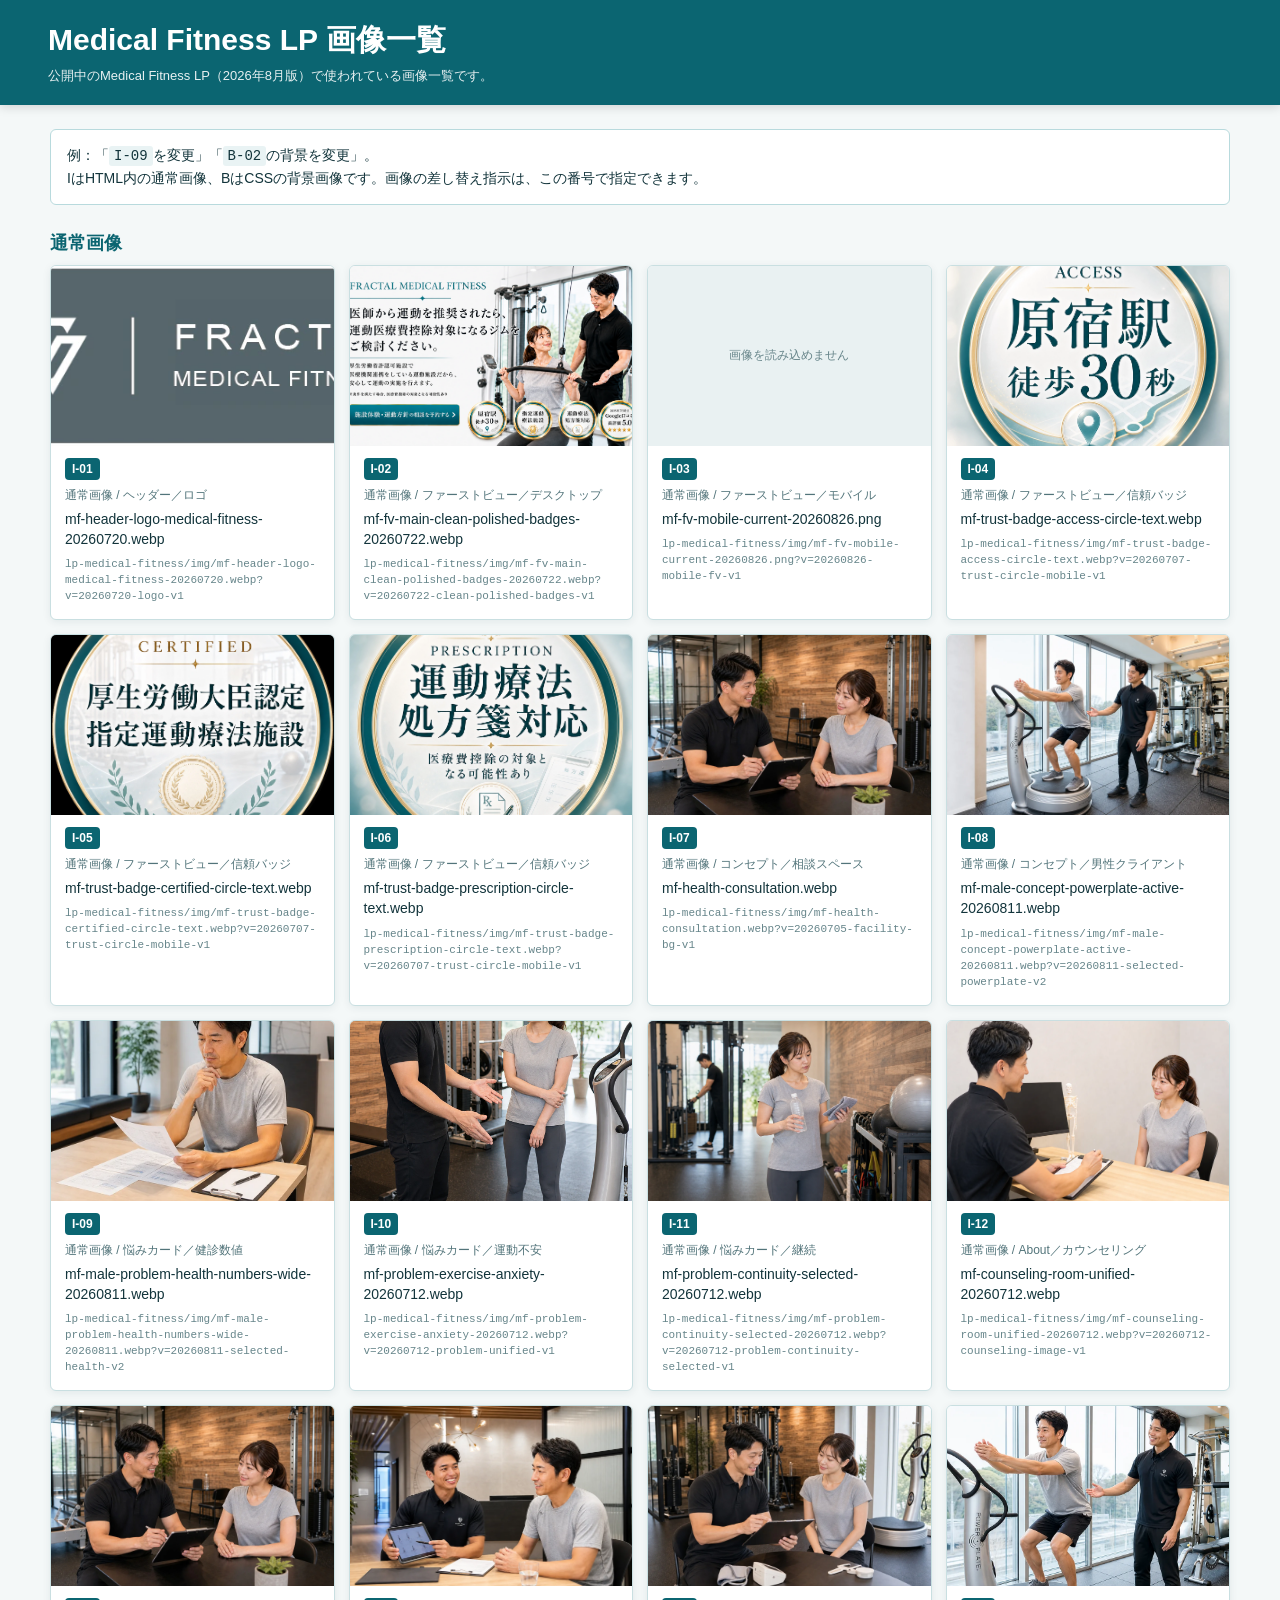
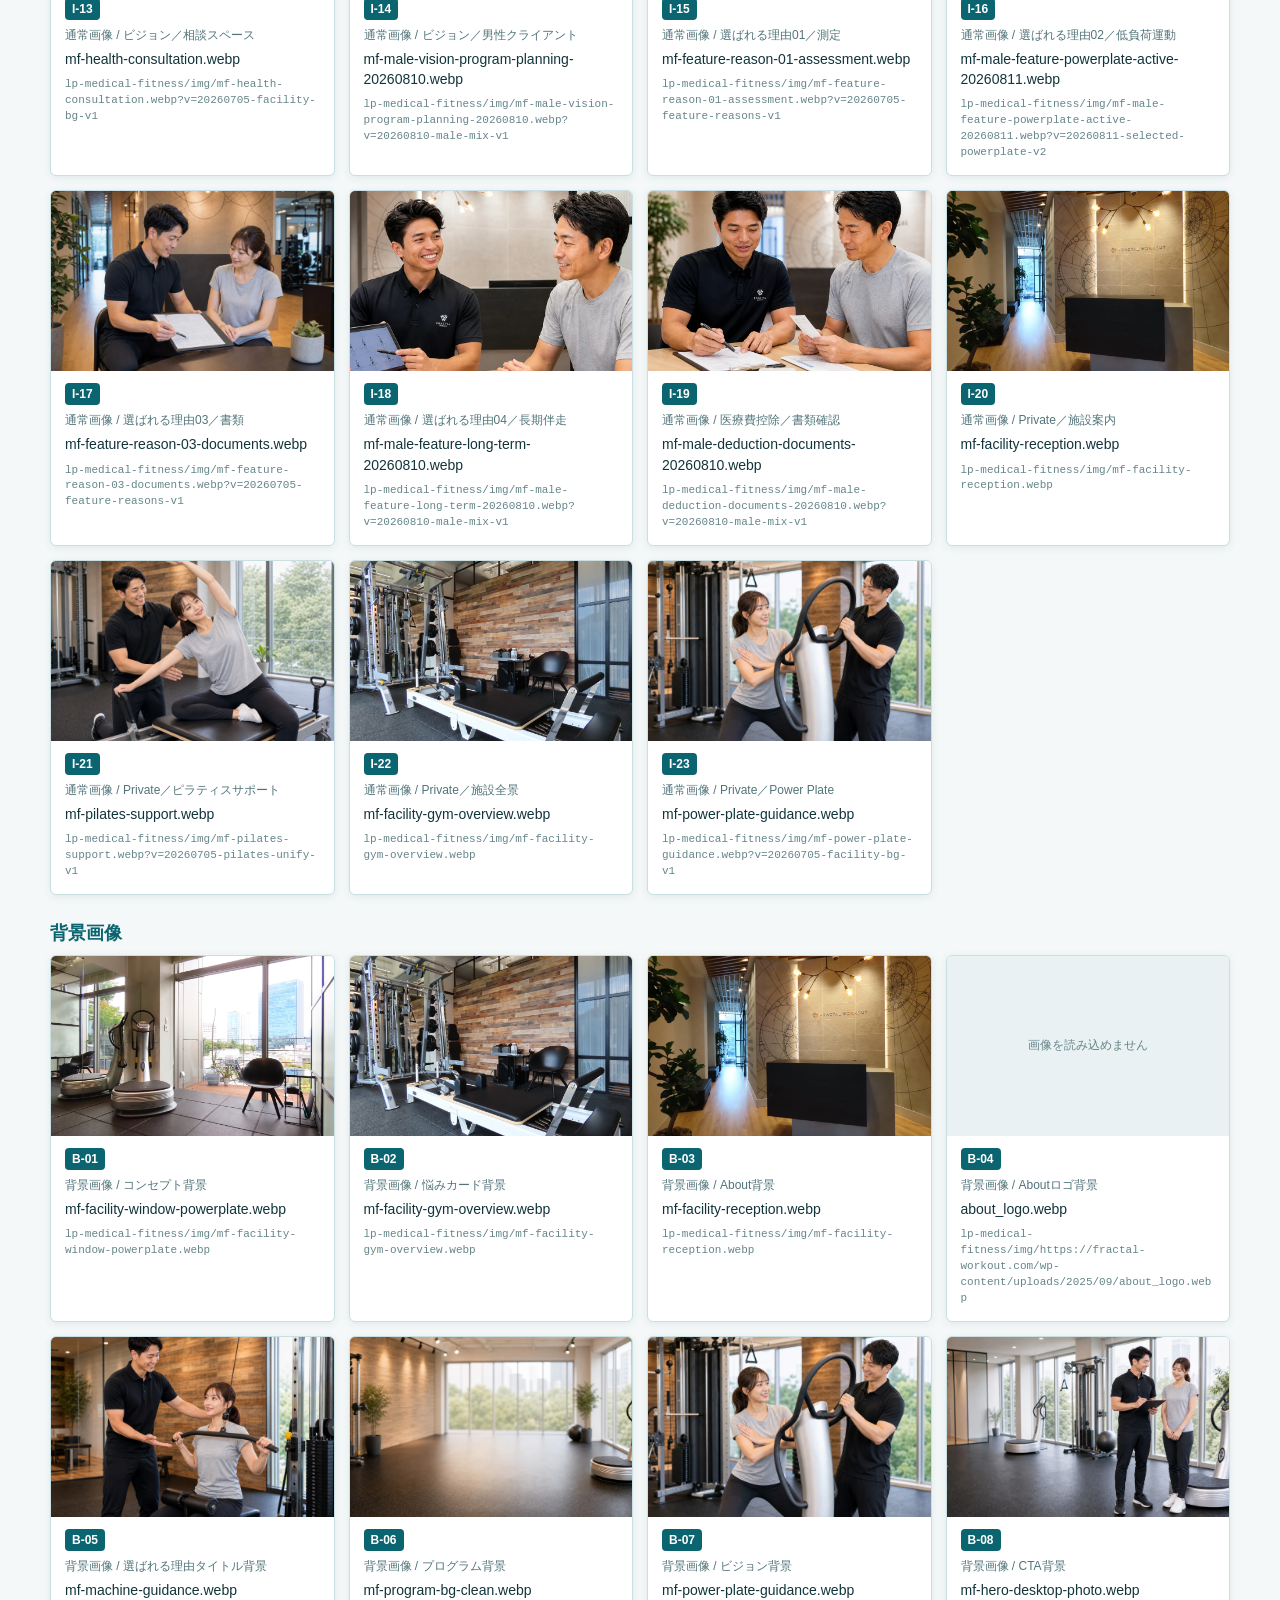
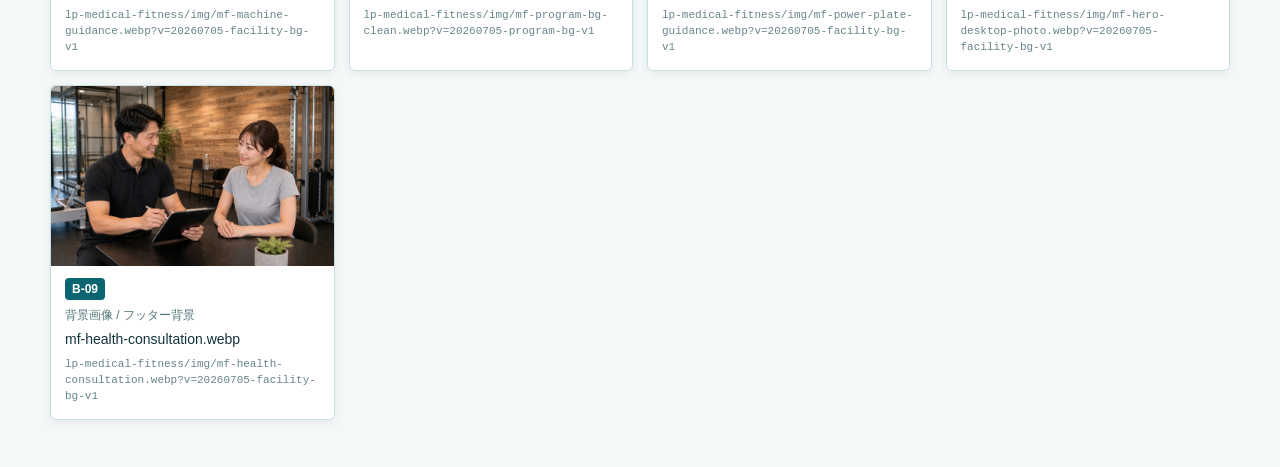
==== image-inventory.html @ 3a7beb16 "Sync LP image inventory with live page" ====
<!doctype html>
<html lang="ja">
  <head>
    <meta charset="UTF-8" />
    <meta name="viewport" content="width=device-width, initial-scale=1" />
    <title>Medical Fitness LP 画像一覧</title>
    <style>
      :root { color-scheme: light; font-family: Arial, "Noto Sans JP", sans-serif; }
      * { box-sizing: border-box; }
      body { margin: 0; background: #f4f8f8; color: #12343b; }
      header { position: sticky; top: 0; z-index: 2; padding: 20px clamp(16px, 4vw, 48px); background: #0b6571; color: #fff; box-shadow: 0 2px 10px rgba(0,0,0,.15); }
      h1 { margin: 0 0 6px; font-size: clamp(20px, 3vw, 30px); }
      header p { margin: 0; font-size: 13px; opacity: .9; }
      main { width: min(1180px, calc(100% - 32px)); margin: 24px auto 48px; }
      .notice { margin-bottom: 20px; padding: 14px 16px; border: 1px solid #b8dadd; border-radius: 6px; background: #fff; font-size: 14px; line-height: 1.6; }
      .notice code { padding: 2px 5px; border-radius: 3px; background: #e9f3f4; }
      .group { margin: 26px 0 10px; font-size: 18px; color: #0b6571; }
      .grid { display: grid; grid-template-columns: repeat(auto-fill, minmax(260px, 1fr)); gap: 14px; }
      .card { overflow: hidden; border: 1px solid #c9dfe1; border-radius: 6px; background: #fff; box-shadow: 0 2px 8px rgba(18,52,59,.08); }
      .thumb { display: block; width: 100%; height: 180px; object-fit: cover; background: #e9f1f2; }
      .thumb--empty { display: grid; place-items: center; color: #67858a; font-size: 12px; }
      .body { padding: 12px 14px 14px; }
      .id { display: inline-block; margin-bottom: 7px; padding: 4px 7px; border-radius: 4px; background: #0b6571; color: #fff; font: 700 12px Arial, sans-serif; }
      .section { margin: 0 0 5px; color: #52747a; font-size: 12px; }
      .name { margin: 0; overflow-wrap: anywhere; font-size: 14px; line-height: 1.45; }
      .path { margin: 8px 0 0; color: #66858a; font: 11px/1.45 ui-monospace, SFMono-Regular, Menlo, monospace; overflow-wrap: anywhere; }
      .status { padding: 28px 0; color: #52747a; }
      @media (max-width: 600px) { main { width: min(100% - 20px, 520px); margin-top: 16px; } .grid { grid-template-columns: 1fr; } .thumb { height: 220px; } }
    </style>
  </head>
  <body>
    <header>
      <h1>Medical Fitness LP 画像一覧</h1>
      <p>公開中のMedical Fitness LP（2026年8月版）で使われている画像一覧です。</p>
    </header>
    <main>
      <div class="notice">
        例：「<code>I-09</code>を変更」「<code>B-02</code>の背景を変更」。<br />
        IはHTML内の通常画像、BはCSSの背景画像です。画像の差し替え指示は、この番号で指定できます。
      </div>
      <p class="status" id="status">画像一覧を読み込んでいます…</p>
      <section id="images-section" hidden>
        <h2 class="group">通常画像</h2>
        <div class="grid" id="images"></div>
      </section>
      <section id="backgrounds-section" hidden>
        <h2 class="group">背景画像</h2>
        <div class="grid" id="backgrounds"></div>
      </section>
    </main>
    <script>
      (function () {
        const root = new URL('.', window.location.href);
        const images = [
          ['mf-header-logo-medical-fitness-20260720.webp?v=20260720-logo-v1', 'ヘッダー／ロゴ'],
          ['mf-fv-main-clean-polished-badges-20260722.webp?v=20260722-clean-polished-badges-v1', 'ファーストビュー／デスクトップ'],
          ['mf-fv-mobile-current-20260826.png?v=20260826-mobile-fv-v1', 'ファーストビュー／モバイル'],
          ['mf-trust-badge-access-circle-text.webp?v=20260707-trust-circle-mobile-v1', 'ファーストビュー／信頼バッジ'],
          ['mf-trust-badge-certified-circle-text.webp?v=20260707-trust-circle-mobile-v1', 'ファーストビュー／信頼バッジ'],
          ['mf-trust-badge-prescription-circle-text.webp?v=20260707-trust-circle-mobile-v1', 'ファーストビュー／信頼バッジ'],
          ['mf-health-consultation.webp?v=20260705-facility-bg-v1', 'コンセプト／相談スペース'],
          ['mf-male-concept-powerplate-active-20260811.webp?v=20260811-selected-powerplate-v2', 'コンセプト／男性クライアント'],
          ['mf-male-problem-health-numbers-wide-20260811.webp?v=20260811-selected-health-v2', '悩みカード／健診数値'],
          ['mf-problem-exercise-anxiety-20260712.webp?v=20260712-problem-unified-v1', '悩みカード／運動不安'],
          ['mf-problem-continuity-selected-20260712.webp?v=20260712-problem-continuity-selected-v1', '悩みカード／継続'],
          ['mf-counseling-room-unified-20260712.webp?v=20260712-counseling-image-v1', 'About／カウンセリング'],
          ['mf-health-consultation.webp?v=20260705-facility-bg-v1', 'ビジョン／相談スペース'],
          ['mf-male-vision-program-planning-20260810.webp?v=20260810-male-mix-v1', 'ビジョン／男性クライアント'],
          ['mf-feature-reason-01-assessment.webp?v=20260705-feature-reasons-v1', '選ばれる理由01／測定'],
          ['mf-male-feature-powerplate-active-20260811.webp?v=20260811-selected-powerplate-v2', '選ばれる理由02／低負荷運動'],
          ['mf-feature-reason-03-documents.webp?v=20260705-feature-reasons-v1', '選ばれる理由03／書類'],
          ['mf-male-feature-long-term-20260810.webp?v=20260810-male-mix-v1', '選ばれる理由04／長期伴走'],
          ['mf-male-deduction-documents-20260810.webp?v=20260810-male-mix-v1', '医療費控除／書類確認'],
          ['mf-facility-reception.webp', 'Private／施設案内'],
          ['mf-pilates-support.webp?v=20260705-pilates-unify-v1', 'Private／ピラティスサポート'],
          ['mf-facility-gym-overview.webp', 'Private／施設全景'],
          ['mf-power-plate-guidance.webp?v=20260705-facility-bg-v1', 'Private／Power Plate'],
        ];
        const backgrounds = [
          ['mf-facility-window-powerplate.webp', 'コンセプト背景'],
          ['mf-facility-gym-overview.webp', '悩みカード背景'],
          ['mf-facility-reception.webp', 'About背景'],
          ['https://fractal-workout.com/wp-content/uploads/2025/09/about_logo.webp', 'Aboutロゴ背景'],
          ['mf-machine-guidance.webp?v=20260705-facility-bg-v1', '選ばれる理由タイトル背景'],
          ['mf-program-bg-clean.webp?v=20260705-program-bg-v1', 'プログラム背景'],
          ['mf-power-plate-guidance.webp?v=20260705-facility-bg-v1', 'ビジョン背景'],
          ['mf-hero-desktop-photo.webp?v=20260705-facility-bg-v1', 'CTA背景'],
          ['mf-health-consultation.webp?v=20260705-facility-bg-v1', 'フッター背景'],
        ];
        const toRelative = (source) => source.startsWith('http')
          ? source
          : new URL(`lp-medical-fitness/img/${source}`, root).href;
        const card = ({ label, source, section, type }) => {
          const article = document.createElement('article');
          article.className = 'card';
          const image = document.createElement('img');
          image.className = 'thumb';
          image.src = toRelative(source);
          image.alt = '';
          image.loading = 'lazy';
          image.onerror = () => { image.remove(); const empty = document.createElement('div'); empty.className = 'thumb thumb--empty'; empty.textContent = '画像を読み込めません'; article.prepend(empty); };
          const body = document.createElement('div');
          body.className = 'body';
          body.innerHTML = `<span class="id">${label}</span><p class="section">${type} / ${section}</p><p class="name">${source.split('/').pop().split('?')[0]}</p><p class="path">lp-medical-fitness/img/${source}</p>`;
          article.append(image, body);
          return article;
        };

        const imageGrid = document.getElementById('images');
        images.forEach(([source, section], index) => {
          imageGrid.appendChild(card({ label: `I-${String(index + 1).padStart(2, '0')}`, source, section, type: '通常画像' }));
        });
        const backgroundGrid = document.getElementById('backgrounds');
        backgrounds.forEach(([source, section], index) => backgroundGrid.appendChild(card({ label: `B-${String(index + 1).padStart(2, '0')}`, source, section, type: '背景画像' })));
        document.getElementById('images-section').hidden = false;
        document.getElementById('backgrounds-section').hidden = false;
        document.getElementById('status').remove();
      })();
    </script>
  </body>
</html>
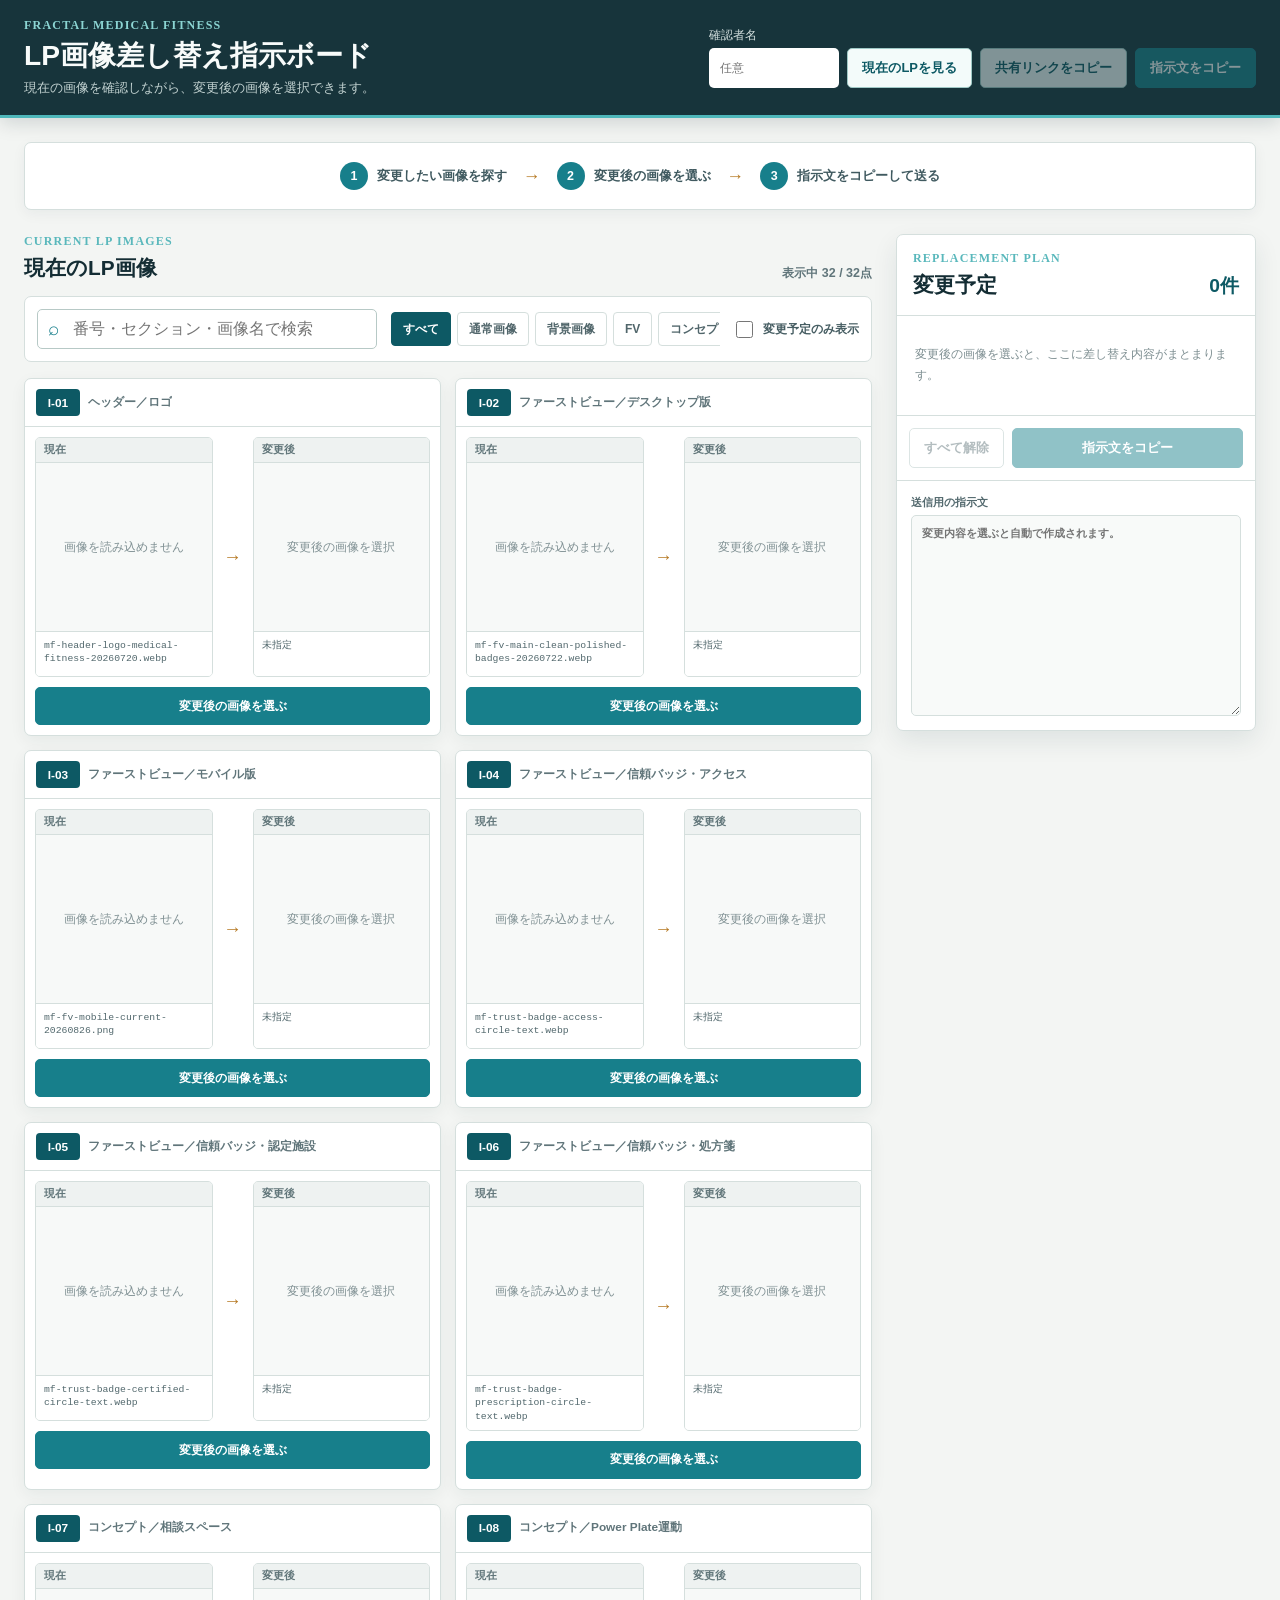
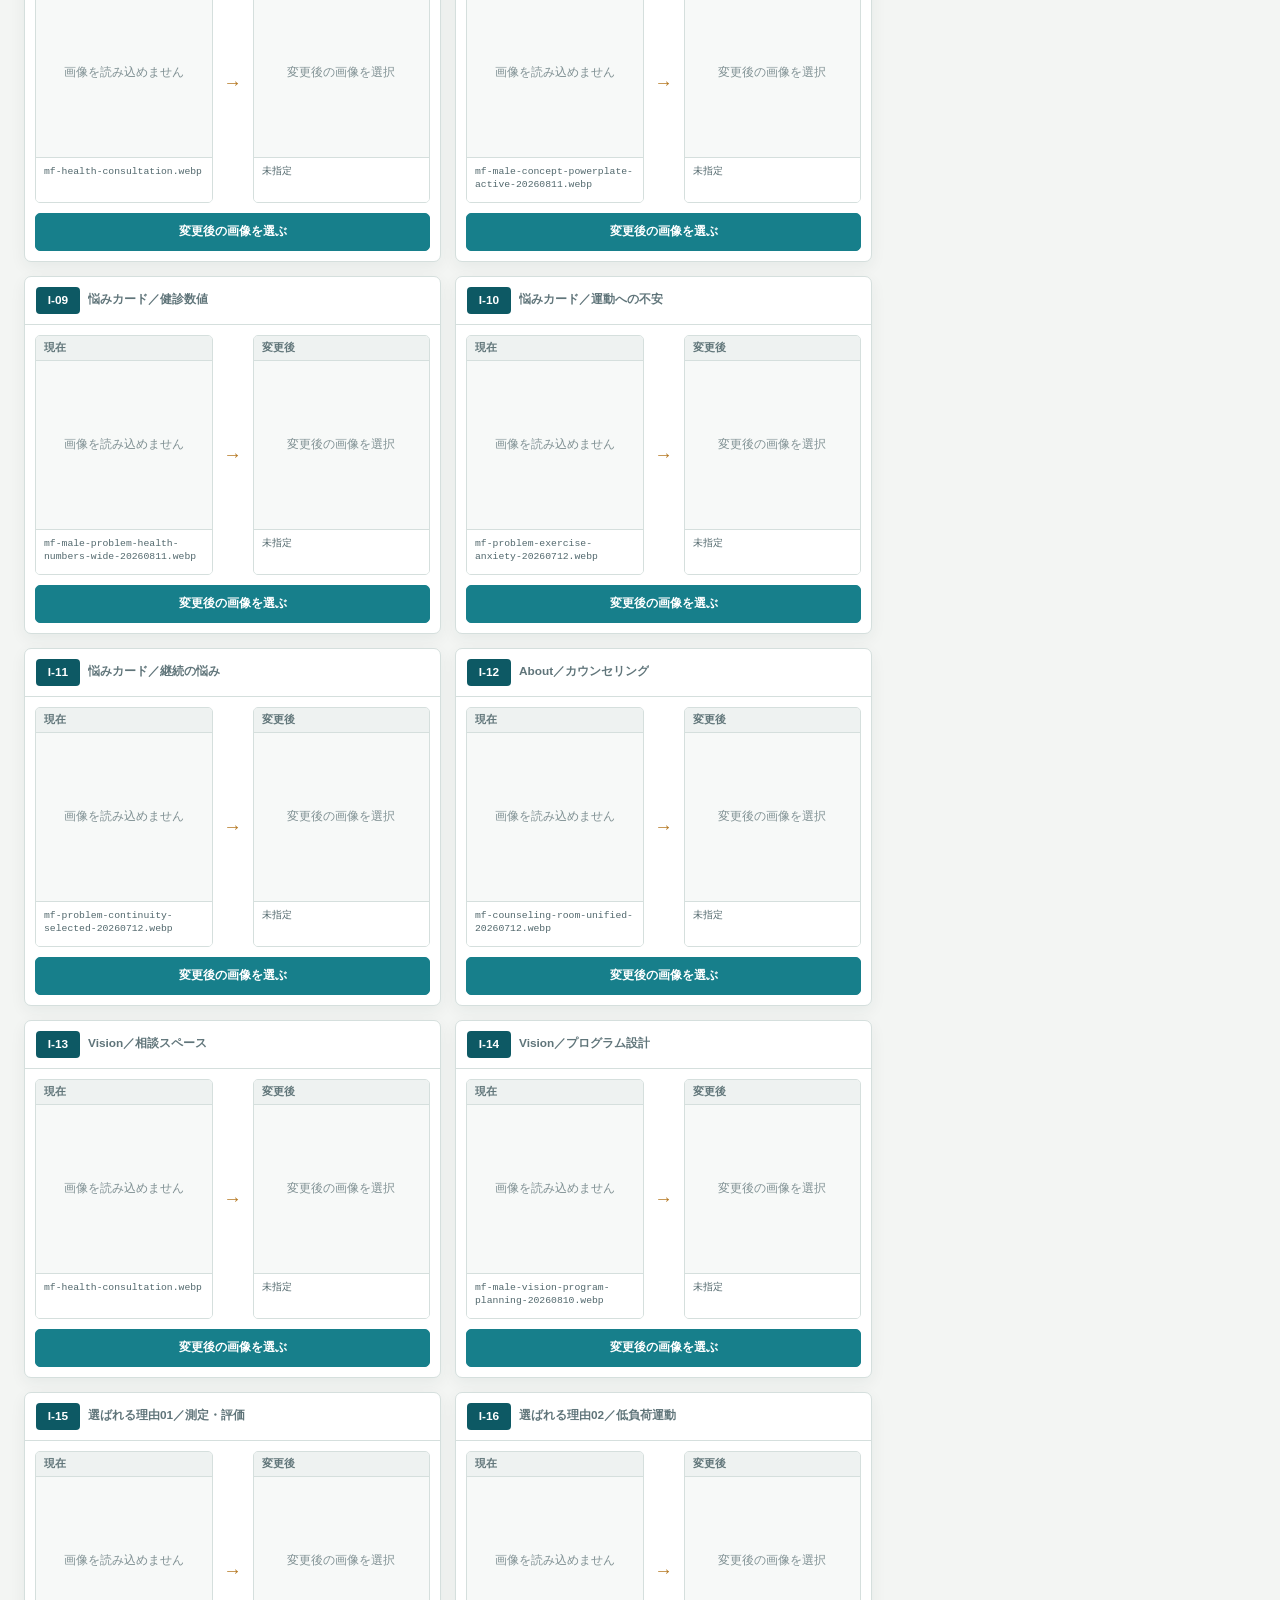
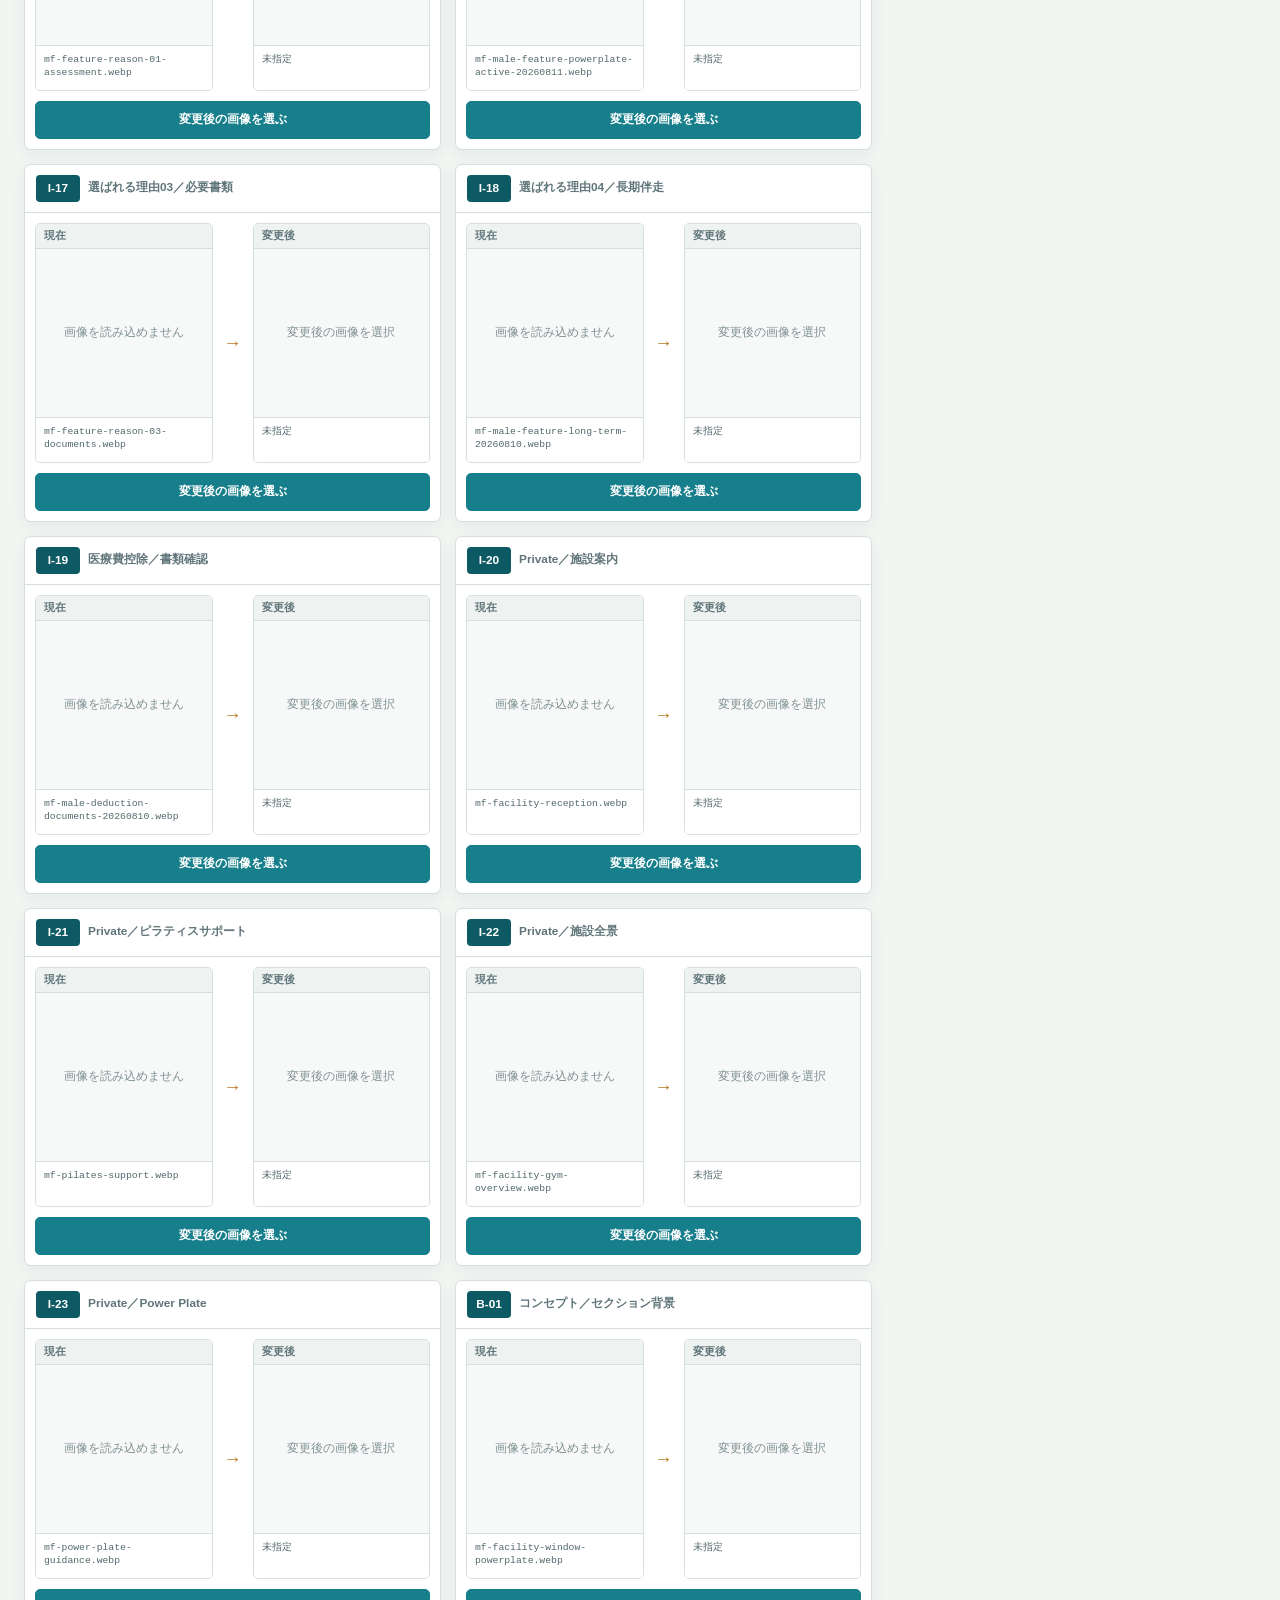
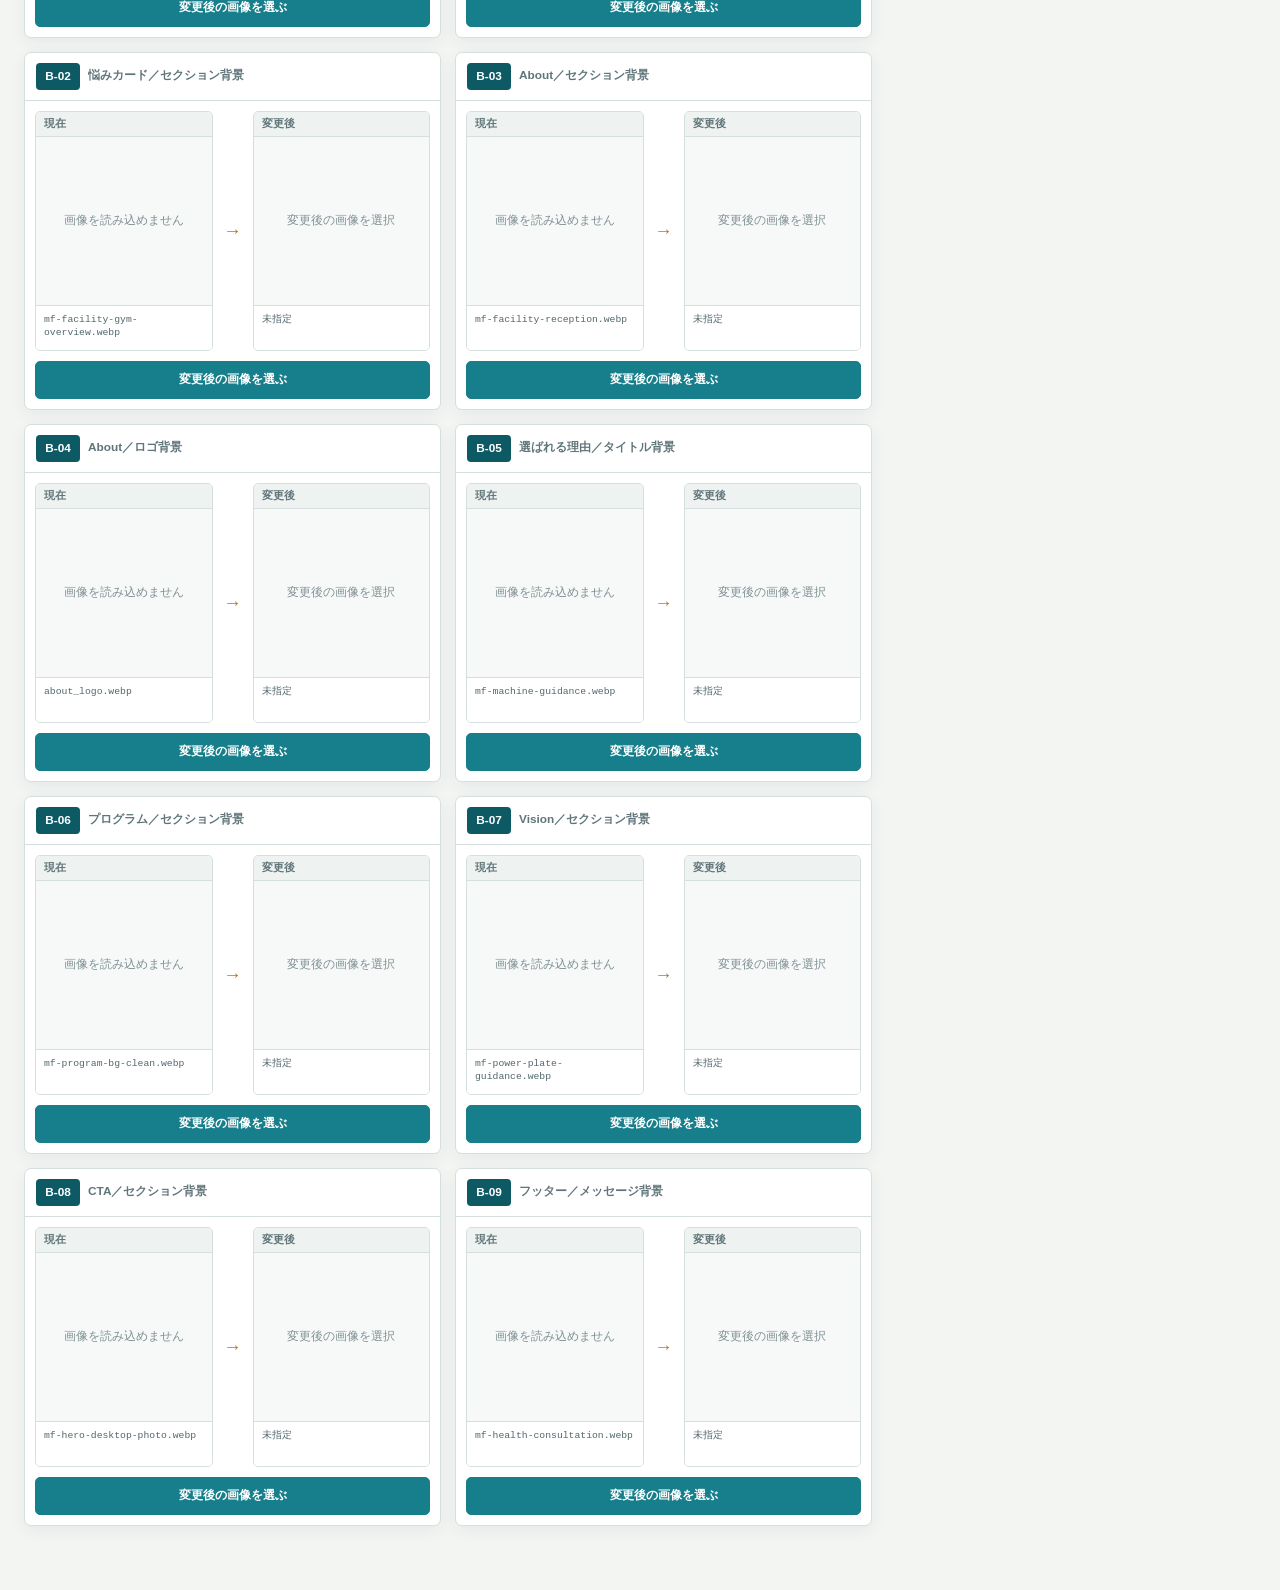
==== commit f0409cd9: "Add batch image replacement planner" ====
--- a/image-inventory.html
+++ b/image-inventory.html
@@ -1,121 +1,144 @@
 <!doctype html>
 <html lang="ja">
   <head>
-    <meta charset="UTF-8" />
-    <meta name="viewport" content="width=device-width, initial-scale=1" />
-    <title>Medical Fitness LP 画像一覧</title>
-    <style>
-      :root { color-scheme: light; font-family: Arial, "Noto Sans JP", sans-serif; }
-      * { box-sizing: border-box; }
-      body { margin: 0; background: #f4f8f8; color: #12343b; }
-      header { position: sticky; top: 0; z-index: 2; padding: 20px clamp(16px, 4vw, 48px); background: #0b6571; color: #fff; box-shadow: 0 2px 10px rgba(0,0,0,.15); }
-      h1 { margin: 0 0 6px; font-size: clamp(20px, 3vw, 30px); }
-      header p { margin: 0; font-size: 13px; opacity: .9; }
-      main { width: min(1180px, calc(100% - 32px)); margin: 24px auto 48px; }
-      .notice { margin-bottom: 20px; padding: 14px 16px; border: 1px solid #b8dadd; border-radius: 6px; background: #fff; font-size: 14px; line-height: 1.6; }
-      .notice code { padding: 2px 5px; border-radius: 3px; background: #e9f3f4; }
-      .group { margin: 26px 0 10px; font-size: 18px; color: #0b6571; }
-      .grid { display: grid; grid-template-columns: repeat(auto-fill, minmax(260px, 1fr)); gap: 14px; }
-      .card { overflow: hidden; border: 1px solid #c9dfe1; border-radius: 6px; background: #fff; box-shadow: 0 2px 8px rgba(18,52,59,.08); }
-      .thumb { display: block; width: 100%; height: 180px; object-fit: cover; background: #e9f1f2; }
-      .thumb--empty { display: grid; place-items: center; color: #67858a; font-size: 12px; }
-      .body { padding: 12px 14px 14px; }
-      .id { display: inline-block; margin-bottom: 7px; padding: 4px 7px; border-radius: 4px; background: #0b6571; color: #fff; font: 700 12px Arial, sans-serif; }
-      .section { margin: 0 0 5px; color: #52747a; font-size: 12px; }
-      .name { margin: 0; overflow-wrap: anywhere; font-size: 14px; line-height: 1.45; }
-      .path { margin: 8px 0 0; color: #66858a; font: 11px/1.45 ui-monospace, SFMono-Regular, Menlo, monospace; overflow-wrap: anywhere; }
-      .status { padding: 28px 0; color: #52747a; }
-      @media (max-width: 600px) { main { width: min(100% - 20px, 520px); margin-top: 16px; } .grid { grid-template-columns: 1fr; } .thumb { height: 220px; } }
-    </style>
+    <meta charset="UTF-8">
+    <meta name="viewport" content="width=device-width, initial-scale=1">
+    <meta name="theme-color" content="#17343b">
+    <meta name="description" content="FRACTAL MEDICAL FITNESS LPの画像差し替え指示を、現在画像と変更後画像の組み合わせで作成できるボードです。">
+    <title>MF LP画像差し替え指示ボード</title>
+    <link rel="stylesheet" href="image-inventory.css">
+    <script src="image-inventory.js" defer></script>
   </head>
   <body>
-    <header>
-      <h1>Medical Fitness LP 画像一覧</h1>
-      <p>公開中のMedical Fitness LP（2026年8月版）で使われている画像一覧です。</p>
+    <header class="app-header">
+      <div class="header-copy">
+        <p class="eyebrow">FRACTAL MEDICAL FITNESS</p>
+        <h1>LP画像差し替え指示ボード</h1>
+        <p class="header-description">現在の画像を確認しながら、変更後の画像を選択できます。</p>
+      </div>
+      <div class="header-actions">
+        <label class="reviewer-field" for="reviewerName">
+          <span>確認者名</span>
+          <input id="reviewerName" type="text" maxlength="30" placeholder="任意">
+        </label>
+        <a class="button button-secondary" href="https://fractal-workout.com/medicalfitness/" target="_blank" rel="noreferrer">現在のLPを見る</a>
+        <button id="copyShareLink" class="button button-secondary" type="button" disabled>共有リンクをコピー</button>
+        <button id="copyInstructions" class="button button-primary" type="button" disabled>指示文をコピー</button>
+      </div>
     </header>
-    <main>
-      <div class="notice">
-        例：「<code>I-09</code>を変更」「<code>B-02</code>の背景を変更」。<br />
-        IはHTML内の通常画像、BはCSSの背景画像です。画像の差し替え指示は、この番号で指定できます。
+
+    <main class="page-shell">
+      <section class="workflow" aria-label="操作手順">
+        <div class="workflow-step">
+          <span class="step-number">1</span>
+          <span>変更したい画像を探す</span>
+        </div>
+        <span class="workflow-arrow" aria-hidden="true">→</span>
+        <div class="workflow-step">
+          <span class="step-number">2</span>
+          <span>変更後の画像を選ぶ</span>
+        </div>
+        <span class="workflow-arrow" aria-hidden="true">→</span>
+        <div class="workflow-step">
+          <span class="step-number">3</span>
+          <span>指示文をコピーして送る</span>
+        </div>
+      </section>
+
+      <div class="workspace">
+        <section class="catalog" aria-labelledby="catalogTitle">
+          <div class="catalog-heading">
+            <div>
+              <p class="section-kicker">CURRENT LP IMAGES</p>
+              <h2 id="catalogTitle">現在のLP画像</h2>
+            </div>
+            <p id="visibleCount" class="visible-count"></p>
+          </div>
+
+          <div class="catalog-controls">
+            <label class="search-field" for="searchInput">
+              <span class="search-symbol" aria-hidden="true">⌕</span>
+              <span class="sr-only">画像を検索</span>
+              <input id="searchInput" type="search" placeholder="番号・セクション・画像名で検索">
+            </label>
+            <div id="currentFilters" class="filter-tabs" role="tablist" aria-label="現在画像の絞り込み"></div>
+            <label class="changed-toggle">
+              <input id="changedOnly" type="checkbox">
+              <span>変更予定のみ表示</span>
+            </label>
+          </div>
+
+          <div id="currentGrid" class="current-grid" aria-live="polite"></div>
+          <p id="noCurrentResults" class="empty-state" hidden>条件に一致する画像がありません。</p>
+        </section>
+
+        <aside class="plan-panel" aria-labelledby="planTitle">
+          <div class="plan-heading">
+            <div>
+              <p class="section-kicker">REPLACEMENT PLAN</p>
+              <h2 id="planTitle">変更予定</h2>
+            </div>
+            <strong id="changeCount" class="change-count">0件</strong>
+          </div>
+          <div id="planList" class="plan-list">
+            <p class="empty-plan">変更後の画像を選ぶと、ここに差し替え内容がまとまります。</p>
+          </div>
+          <div class="plan-actions">
+            <button id="clearPlan" class="button button-quiet" type="button" disabled>すべて解除</button>
+            <button id="copyInstructionsAside" class="button button-primary button-wide" type="button" disabled>指示文をコピー</button>
+          </div>
+          <label class="instruction-preview" for="instructionText">
+            <span>送信用の指示文</span>
+            <textarea id="instructionText" rows="10" readonly placeholder="変更内容を選ぶと自動で作成されます。"></textarea>
+          </label>
+        </aside>
       </div>
-      <p class="status" id="status">画像一覧を読み込んでいます…</p>
-      <section id="images-section" hidden>
-        <h2 class="group">通常画像</h2>
-        <div class="grid" id="images"></div>
-      </section>
-      <section id="backgrounds-section" hidden>
-        <h2 class="group">背景画像</h2>
-        <div class="grid" id="backgrounds"></div>
-      </section>
     </main>
-    <script>
-      (function () {
-        const root = new URL('.', window.location.href);
-        const images = [
-          ['mf-header-logo-medical-fitness-20260720.webp?v=20260720-logo-v1', 'ヘッダー／ロゴ'],
-          ['mf-fv-main-clean-polished-badges-20260722.webp?v=20260722-clean-polished-badges-v1', 'ファーストビュー／デスクトップ'],
-          ['mf-fv-mobile-current-20260826.png?v=20260826-mobile-fv-v1', 'ファーストビュー／モバイル'],
-          ['mf-trust-badge-access-circle-text.webp?v=20260707-trust-circle-mobile-v1', 'ファーストビュー／信頼バッジ'],
-          ['mf-trust-badge-certified-circle-text.webp?v=20260707-trust-circle-mobile-v1', 'ファーストビュー／信頼バッジ'],
-          ['mf-trust-badge-prescription-circle-text.webp?v=20260707-trust-circle-mobile-v1', 'ファーストビュー／信頼バッジ'],
-          ['mf-health-consultation.webp?v=20260705-facility-bg-v1', 'コンセプト／相談スペース'],
-          ['mf-male-concept-powerplate-active-20260811.webp?v=20260811-selected-powerplate-v2', 'コンセプト／男性クライアント'],
-          ['mf-male-problem-health-numbers-wide-20260811.webp?v=20260811-selected-health-v2', '悩みカード／健診数値'],
-          ['mf-problem-exercise-anxiety-20260712.webp?v=20260712-problem-unified-v1', '悩みカード／運動不安'],
-          ['mf-problem-continuity-selected-20260712.webp?v=20260712-problem-continuity-selected-v1', '悩みカード／継続'],
-          ['mf-counseling-room-unified-20260712.webp?v=20260712-counseling-image-v1', 'About／カウンセリング'],
-          ['mf-health-consultation.webp?v=20260705-facility-bg-v1', 'ビジョン／相談スペース'],
-          ['mf-male-vision-program-planning-20260810.webp?v=20260810-male-mix-v1', 'ビジョン／男性クライアント'],
-          ['mf-feature-reason-01-assessment.webp?v=20260705-feature-reasons-v1', '選ばれる理由01／測定'],
-          ['mf-male-feature-powerplate-active-20260811.webp?v=20260811-selected-powerplate-v2', '選ばれる理由02／低負荷運動'],
-          ['mf-feature-reason-03-documents.webp?v=20260705-feature-reasons-v1', '選ばれる理由03／書類'],
-          ['mf-male-feature-long-term-20260810.webp?v=20260810-male-mix-v1', '選ばれる理由04／長期伴走'],
-          ['mf-male-deduction-documents-20260810.webp?v=20260810-male-mix-v1', '医療費控除／書類確認'],
-          ['mf-facility-reception.webp', 'Private／施設案内'],
-          ['mf-pilates-support.webp?v=20260705-pilates-unify-v1', 'Private／ピラティスサポート'],
-          ['mf-facility-gym-overview.webp', 'Private／施設全景'],
-          ['mf-power-plate-guidance.webp?v=20260705-facility-bg-v1', 'Private／Power Plate'],
-        ];
-        const backgrounds = [
-          ['mf-facility-window-powerplate.webp', 'コンセプト背景'],
-          ['mf-facility-gym-overview.webp', '悩みカード背景'],
-          ['mf-facility-reception.webp', 'About背景'],
-          ['https://fractal-workout.com/wp-content/uploads/2025/09/about_logo.webp', 'Aboutロゴ背景'],
-          ['mf-machine-guidance.webp?v=20260705-facility-bg-v1', '選ばれる理由タイトル背景'],
-          ['mf-program-bg-clean.webp?v=20260705-program-bg-v1', 'プログラム背景'],
-          ['mf-power-plate-guidance.webp?v=20260705-facility-bg-v1', 'ビジョン背景'],
-          ['mf-hero-desktop-photo.webp?v=20260705-facility-bg-v1', 'CTA背景'],
-          ['mf-health-consultation.webp?v=20260705-facility-bg-v1', 'フッター背景'],
-        ];
-        const toRelative = (source) => source.startsWith('http')
-          ? source
-          : new URL(`lp-medical-fitness/img/${source}`, root).href;
-        const card = ({ label, source, section, type }) => {
-          const article = document.createElement('article');
-          article.className = 'card';
-          const image = document.createElement('img');
-          image.className = 'thumb';
-          image.src = toRelative(source);
-          image.alt = '';
-          image.loading = 'lazy';
-          image.onerror = () => { image.remove(); const empty = document.createElement('div'); empty.className = 'thumb thumb--empty'; empty.textContent = '画像を読み込めません'; article.prepend(empty); };
-          const body = document.createElement('div');
-          body.className = 'body';
-          body.innerHTML = `<span class="id">${label}</span><p class="section">${type} / ${section}</p><p class="name">${source.split('/').pop().split('?')[0]}</p><p class="path">lp-medical-fitness/img/${source}</p>`;
-          article.append(image, body);
-          return article;
-        };
 
-        const imageGrid = document.getElementById('images');
-        images.forEach(([source, section], index) => {
-          imageGrid.appendChild(card({ label: `I-${String(index + 1).padStart(2, '0')}`, source, section, type: '通常画像' }));
-        });
-        const backgroundGrid = document.getElementById('backgrounds');
-        backgrounds.forEach(([source, section], index) => backgroundGrid.appendChild(card({ label: `B-${String(index + 1).padStart(2, '0')}`, source, section, type: '背景画像' })));
-        document.getElementById('images-section').hidden = false;
-        document.getElementById('backgrounds-section').hidden = false;
-        document.getElementById('status').remove();
-      })();
-    </script>
+    <dialog id="pickerDialog" class="picker-dialog" aria-labelledby="pickerTitle">
+      <div class="picker-shell">
+        <header class="picker-header">
+          <div>
+            <p class="section-kicker">SELECT REPLACEMENT</p>
+            <h2 id="pickerTitle">変更後の画像を選択</h2>
+            <p id="pickerTarget" class="picker-target"></p>
+          </div>
+          <button id="closePicker" class="icon-button" type="button" aria-label="閉じる" title="閉じる">×</button>
+        </header>
+
+        <div class="picker-toolbar">
+          <label class="search-field picker-search" for="candidateSearch">
+            <span class="search-symbol" aria-hidden="true">⌕</span>
+            <span class="sr-only">変更後の画像を検索</span>
+            <input id="candidateSearch" type="search" placeholder="候補画像を検索">
+          </label>
+          <div id="candidateFilters" class="filter-tabs" role="tablist" aria-label="候補画像の絞り込み"></div>
+          <a class="all-assets-link" href="mf-image-selection-board-20260829/" target="_blank">全98点の候補一覧を見る →</a>
+        </div>
+
+        <div id="candidateGrid" class="candidate-grid"></div>
+        <p id="noCandidateResults" class="empty-state" hidden>条件に一致する候補がありません。</p>
+
+        <section class="custom-path-section" aria-labelledby="customPathTitle">
+          <div>
+            <h3 id="customPathTitle">別の画像を指定</h3>
+            <p>候補一覧にない画像は、ファイルパスまたはURLで指定できます。</p>
+          </div>
+          <div class="custom-path-fields">
+            <label for="customLabel">
+              <span>画像名</span>
+              <input id="customLabel" type="text" placeholder="例：Power Plate スクワット案03">
+            </label>
+            <label for="customPath">
+              <span>ファイルパスまたはURL</span>
+              <input id="customPath" type="text" placeholder="/Users/.../image.png または https://...">
+            </label>
+            <button id="applyCustomPath" class="button button-primary" type="button">この画像を指定</button>
+          </div>
+        </section>
+      </div>
+    </dialog>
+
+    <div id="toast" class="toast" role="status" aria-live="polite" hidden></div>
   </body>
 </html>
--- a/image-inventory.css
+++ b/image-inventory.css
@@ -0,0 +1,1085 @@
+:root {
+  --ink: #142d34;
+  --muted: #60757a;
+  --paper: #f3f5f3;
+  --surface: #ffffff;
+  --surface-soft: #edf3f2;
+  --line: #d5dfdd;
+  --line-strong: #b7c9c6;
+  --teal: #177f8b;
+  --teal-dark: #0d5964;
+  --teal-soft: #dff0ee;
+  --gold: #b77b26;
+  --gold-soft: #fbf1df;
+  --danger: #a94848;
+  --shadow: 0 10px 26px rgba(14, 44, 51, 0.09);
+}
+
+* {
+  box-sizing: border-box;
+}
+
+html {
+  min-width: 320px;
+  color: var(--ink);
+  background: var(--paper);
+  font-family: -apple-system, BlinkMacSystemFont, "Hiragino Kaku Gothic ProN", "Yu Gothic", Meiryo, sans-serif;
+  font-size: 16px;
+}
+
+body {
+  margin: 0;
+  background: var(--paper);
+}
+
+button,
+input,
+textarea {
+  font: inherit;
+}
+
+button,
+a {
+  -webkit-tap-highlight-color: transparent;
+}
+
+button {
+  cursor: pointer;
+}
+
+img {
+  display: block;
+  max-width: 100%;
+}
+
+.sr-only {
+  position: absolute;
+  width: 1px;
+  height: 1px;
+  padding: 0;
+  margin: -1px;
+  overflow: hidden;
+  clip: rect(0, 0, 0, 0);
+  white-space: nowrap;
+  border: 0;
+}
+
+.app-header {
+  position: sticky;
+  top: 0;
+  z-index: 30;
+  display: flex;
+  align-items: center;
+  justify-content: space-between;
+  gap: 24px;
+  min-height: 104px;
+  padding: 18px max(24px, calc((100vw - 1560px) / 2));
+  color: #f8fbfa;
+  background: #17343b;
+  border-bottom: 3px solid #4eb7ba;
+  box-shadow: 0 5px 18px rgba(9, 31, 37, 0.15);
+}
+
+.header-copy {
+  min-width: 0;
+}
+
+.eyebrow,
+.section-kicker {
+  margin: 0 0 5px;
+  color: #5ab8bc;
+  font-family: Georgia, "Times New Roman", serif;
+  font-size: 0.75rem;
+  font-weight: 700;
+  letter-spacing: 0.1em;
+}
+
+.app-header .eyebrow {
+  color: #8cd5d3;
+}
+
+h1,
+h2,
+h3,
+p {
+  overflow-wrap: anywhere;
+}
+
+h1 {
+  margin: 0;
+  font-size: clamp(1.25rem, 2.2vw, 1.85rem);
+  line-height: 1.25;
+  letter-spacing: 0;
+}
+
+.header-description {
+  margin: 6px 0 0;
+  color: #c2d2d1;
+  font-size: 0.82rem;
+}
+
+.header-actions {
+  display: flex;
+  align-items: flex-end;
+  justify-content: flex-end;
+  gap: 8px;
+  flex-wrap: wrap;
+}
+
+.reviewer-field,
+.custom-path-fields label,
+.instruction-preview {
+  display: grid;
+  gap: 5px;
+}
+
+.reviewer-field {
+  color: #d3dfde;
+  font-size: 0.72rem;
+}
+
+.reviewer-field input {
+  width: 130px;
+  height: 40px;
+  padding: 0 10px;
+  color: var(--ink);
+  background: #ffffff;
+  border: 1px solid transparent;
+  border-radius: 5px;
+  outline: none;
+}
+
+.button {
+  display: inline-flex;
+  align-items: center;
+  justify-content: center;
+  min-height: 40px;
+  padding: 0 14px;
+  color: var(--ink);
+  background: var(--surface);
+  border: 1px solid var(--line-strong);
+  border-radius: 5px;
+  font-size: 0.81rem;
+  font-weight: 700;
+  line-height: 1.25;
+  text-decoration: none;
+  letter-spacing: 0;
+  transition: background-color 150ms ease, border-color 150ms ease, color 150ms ease;
+}
+
+.button:hover:not(:disabled) {
+  border-color: var(--teal);
+}
+
+.button:disabled {
+  cursor: not-allowed;
+  opacity: 0.48;
+}
+
+.button-primary {
+  color: #ffffff;
+  background: var(--teal);
+  border-color: var(--teal);
+}
+
+.button-primary:hover:not(:disabled) {
+  background: var(--teal-dark);
+  border-color: var(--teal-dark);
+}
+
+.button-secondary {
+  color: var(--teal-dark);
+  background: #f3fbfa;
+  border-color: #9fc9c6;
+}
+
+.button-quiet {
+  color: var(--muted);
+  background: transparent;
+}
+
+.button-wide {
+  flex: 1 1 auto;
+}
+
+.button:focus-visible,
+.icon-button:focus-visible,
+.filter-tab:focus-visible,
+.select-replacement:focus-visible,
+.candidate-card:focus-visible,
+input:focus-visible,
+textarea:focus-visible,
+.summary-link:focus-visible {
+  outline: 3px solid rgba(58, 166, 172, 0.35);
+  outline-offset: 2px;
+}
+
+.page-shell {
+  width: min(1560px, calc(100% - 48px));
+  margin: 0 auto;
+  padding: 24px 0 64px;
+}
+
+.workflow {
+  display: flex;
+  align-items: center;
+  justify-content: center;
+  gap: 16px;
+  min-height: 68px;
+  margin-bottom: 24px;
+  padding: 12px 18px;
+  background: var(--surface);
+  border: 1px solid var(--line);
+  border-radius: 7px;
+  box-shadow: 0 4px 14px rgba(14, 44, 51, 0.05);
+}
+
+.workflow-step {
+  display: flex;
+  align-items: center;
+  gap: 9px;
+  color: #405a60;
+  font-size: 0.82rem;
+  font-weight: 700;
+}
+
+.step-number {
+  display: grid;
+  place-items: center;
+  width: 28px;
+  height: 28px;
+  flex: 0 0 28px;
+  color: #ffffff;
+  background: var(--teal);
+  border-radius: 50%;
+  font-size: 0.78rem;
+}
+
+.workflow-arrow {
+  color: var(--gold);
+  font-size: 1.1rem;
+}
+
+.workspace {
+  display: grid;
+  grid-template-columns: minmax(0, 1fr) minmax(300px, 360px);
+  align-items: start;
+  gap: 24px;
+}
+
+.catalog,
+.plan-panel {
+  min-width: 0;
+}
+
+.catalog-heading,
+.plan-heading {
+  display: flex;
+  align-items: flex-end;
+  justify-content: space-between;
+  gap: 18px;
+  margin-bottom: 14px;
+}
+
+.catalog-heading h2,
+.plan-heading h2,
+.picker-header h2 {
+  margin: 0;
+  font-size: 1.3rem;
+  letter-spacing: 0;
+}
+
+.visible-count {
+  margin: 0;
+  color: var(--muted);
+  font-size: 0.78rem;
+  font-weight: 700;
+}
+
+.catalog-controls {
+  display: grid;
+  grid-template-columns: minmax(220px, 340px) minmax(0, 1fr) auto;
+  align-items: center;
+  gap: 12px;
+  margin-bottom: 16px;
+  padding: 12px;
+  background: var(--surface);
+  border: 1px solid var(--line);
+  border-radius: 7px;
+}
+
+.search-field {
+  position: relative;
+  display: block;
+  min-width: 0;
+}
+
+.search-symbol {
+  position: absolute;
+  left: 11px;
+  top: 50%;
+  color: var(--teal);
+  font-size: 1.2rem;
+  line-height: 1;
+  transform: translateY(-50%);
+  pointer-events: none;
+}
+
+.search-field input,
+.custom-path-fields input {
+  width: 100%;
+  height: 40px;
+  padding: 0 11px;
+  color: var(--ink);
+  background: #ffffff;
+  border: 1px solid var(--line-strong);
+  border-radius: 5px;
+  outline: none;
+}
+
+.search-field input {
+  padding-left: 35px;
+}
+
+.filter-tabs {
+  display: flex;
+  gap: 6px;
+  min-width: 0;
+  overflow-x: auto;
+  padding: 2px;
+  scrollbar-width: thin;
+}
+
+.filter-tab {
+  min-height: 34px;
+  padding: 0 11px;
+  flex: 0 0 auto;
+  color: #51666b;
+  background: #ffffff;
+  border: 1px solid var(--line);
+  border-radius: 4px;
+  font-size: 0.75rem;
+  font-weight: 700;
+}
+
+.filter-tab.is-active {
+  color: #ffffff;
+  background: var(--teal-dark);
+  border-color: var(--teal-dark);
+}
+
+.changed-toggle {
+  display: flex;
+  align-items: center;
+  gap: 7px;
+  color: #475e63;
+  font-size: 0.75rem;
+  font-weight: 700;
+  white-space: nowrap;
+}
+
+.changed-toggle input {
+  width: 17px;
+  height: 17px;
+  accent-color: var(--teal);
+}
+
+.current-grid {
+  display: grid;
+  grid-template-columns: repeat(2, minmax(0, 1fr));
+  gap: 14px;
+}
+
+.image-card {
+  overflow: hidden;
+  min-width: 0;
+  background: var(--surface);
+  border: 1px solid var(--line);
+  border-radius: 7px;
+  box-shadow: 0 5px 16px rgba(14, 44, 51, 0.06);
+}
+
+.image-card.is-changed {
+  border-color: #79bab9;
+  box-shadow: 0 0 0 2px rgba(34, 144, 151, 0.12), var(--shadow);
+}
+
+.card-heading {
+  display: flex;
+  align-items: center;
+  justify-content: space-between;
+  gap: 12px;
+  min-height: 48px;
+  padding: 9px 11px;
+  border-bottom: 1px solid var(--line);
+}
+
+.card-id-block {
+  display: flex;
+  align-items: center;
+  gap: 8px;
+  min-width: 0;
+}
+
+.image-id {
+  display: inline-flex;
+  align-items: center;
+  justify-content: center;
+  min-width: 44px;
+  height: 27px;
+  padding: 0 7px;
+  color: #ffffff;
+  background: var(--teal-dark);
+  border-radius: 4px;
+  font-size: 0.74rem;
+  font-weight: 800;
+  font-variant-numeric: tabular-nums;
+}
+
+.card-section {
+  min-width: 0;
+  overflow: hidden;
+  color: var(--muted);
+  font-size: 0.74rem;
+  font-weight: 700;
+  text-overflow: ellipsis;
+  white-space: nowrap;
+}
+
+.changed-mark {
+  display: inline-flex;
+  align-items: center;
+  min-height: 25px;
+  padding: 0 7px;
+  color: #6c4919;
+  background: var(--gold-soft);
+  border: 1px solid #e7c891;
+  border-radius: 4px;
+  font-size: 0.68rem;
+  font-weight: 800;
+  white-space: nowrap;
+}
+
+.comparison {
+  display: grid;
+  grid-template-columns: minmax(0, 1fr) 28px minmax(0, 1fr);
+  align-items: stretch;
+  gap: 6px;
+  padding: 10px;
+}
+
+.image-side {
+  position: relative;
+  display: grid;
+  grid-template-rows: 25px 168px auto;
+  min-width: 0;
+  overflow: hidden;
+  background: #f4f6f5;
+  border: 1px solid var(--line);
+  border-radius: 5px;
+}
+
+.side-label {
+  display: flex;
+  align-items: center;
+  padding: 0 8px;
+  color: #61767a;
+  background: #eef2f1;
+  border-bottom: 1px solid var(--line);
+  font-size: 0.67rem;
+  font-weight: 800;
+}
+
+.image-side img,
+.replacement-empty {
+  width: 100%;
+  height: 168px;
+}
+
+.image-side img {
+  object-fit: contain;
+  background: #e8edeb;
+}
+
+.replacement-empty {
+  display: grid;
+  place-items: center;
+  padding: 14px;
+  color: #809194;
+  background: #f7f9f8;
+  text-align: center;
+  font-size: 0.72rem;
+  line-height: 1.6;
+}
+
+.file-caption {
+  min-height: 45px;
+  margin: 0;
+  padding: 7px 8px;
+  color: #52686d;
+  background: #ffffff;
+  border-top: 1px solid var(--line);
+  font-family: ui-monospace, SFMono-Regular, Menlo, Monaco, Consolas, monospace;
+  font-size: 0.61rem;
+  line-height: 1.35;
+  overflow-wrap: anywhere;
+}
+
+.comparison-arrow {
+  display: grid;
+  place-items: center;
+  color: var(--gold);
+  font-size: 1.15rem;
+  font-weight: 800;
+}
+
+.card-actions {
+  display: flex;
+  gap: 7px;
+  padding: 0 10px 10px;
+}
+
+.select-replacement {
+  min-height: 38px;
+  flex: 1 1 auto;
+  padding: 0 12px;
+  color: #ffffff;
+  background: var(--teal);
+  border: 1px solid var(--teal);
+  border-radius: 5px;
+  font-size: 0.76rem;
+  font-weight: 800;
+}
+
+.select-replacement:hover {
+  background: var(--teal-dark);
+}
+
+.remove-replacement {
+  width: 38px;
+  min-height: 38px;
+  flex: 0 0 38px;
+  color: var(--danger);
+  background: #fffafa;
+  border: 1px solid #e2caca;
+  border-radius: 5px;
+  font-size: 1.05rem;
+}
+
+.plan-panel {
+  position: sticky;
+  top: 128px;
+  overflow: hidden;
+  background: var(--surface);
+  border: 1px solid var(--line);
+  border-radius: 7px;
+  box-shadow: var(--shadow);
+}
+
+.plan-heading {
+  margin: 0;
+  padding: 16px;
+  border-bottom: 1px solid var(--line);
+}
+
+.change-count {
+  color: var(--teal-dark);
+  font-size: 1.2rem;
+  font-variant-numeric: tabular-nums;
+}
+
+.plan-list {
+  display: grid;
+  gap: 0;
+  max-height: 350px;
+  overflow-y: auto;
+}
+
+.empty-plan {
+  margin: 0;
+  padding: 28px 18px;
+  color: #7d8e91;
+  font-size: 0.78rem;
+  line-height: 1.7;
+}
+
+.plan-item {
+  display: grid;
+  grid-template-columns: 44px minmax(0, 1fr) 28px;
+  align-items: center;
+  gap: 9px;
+  padding: 11px 12px;
+  border-bottom: 1px solid #e4ebe9;
+}
+
+.summary-link {
+  display: grid;
+  place-items: center;
+  width: 42px;
+  height: 31px;
+  padding: 0;
+  color: #ffffff;
+  background: var(--teal-dark);
+  border: 0;
+  border-radius: 4px;
+  font-size: 0.71rem;
+  font-weight: 800;
+}
+
+.plan-item-copy {
+  min-width: 0;
+}
+
+.plan-item-copy strong,
+.plan-item-copy span {
+  display: block;
+  overflow: hidden;
+  text-overflow: ellipsis;
+  white-space: nowrap;
+}
+
+.plan-item-copy strong {
+  font-size: 0.75rem;
+}
+
+.plan-item-copy span {
+  margin-top: 3px;
+  color: var(--muted);
+  font-size: 0.66rem;
+}
+
+.plan-remove {
+  display: grid;
+  place-items: center;
+  width: 28px;
+  height: 28px;
+  padding: 0;
+  color: #8f4b4b;
+  background: transparent;
+  border: 0;
+  border-radius: 4px;
+  font-size: 1rem;
+}
+
+.plan-actions {
+  display: flex;
+  gap: 8px;
+  padding: 12px;
+  border-top: 1px solid var(--line);
+  border-bottom: 1px solid var(--line);
+}
+
+.instruction-preview {
+  padding: 14px;
+  color: #53696e;
+  font-size: 0.7rem;
+  font-weight: 700;
+}
+
+.instruction-preview textarea {
+  width: 100%;
+  min-height: 190px;
+  padding: 10px;
+  resize: vertical;
+  color: #213d44;
+  background: #f8faf9;
+  border: 1px solid var(--line);
+  border-radius: 5px;
+  outline: none;
+  font-family: ui-monospace, SFMono-Regular, Menlo, Monaco, Consolas, monospace;
+  font-size: 0.7rem;
+  line-height: 1.6;
+}
+
+.empty-state {
+  margin: 18px 0;
+  padding: 34px 18px;
+  color: var(--muted);
+  background: var(--surface);
+  border: 1px dashed var(--line-strong);
+  border-radius: 7px;
+  text-align: center;
+  font-size: 0.82rem;
+}
+
+.picker-dialog {
+  width: min(1320px, calc(100% - 32px));
+  max-width: none;
+  height: min(880px, calc(100dvh - 32px));
+  max-height: none;
+  padding: 0;
+  overflow: hidden;
+  color: var(--ink);
+  background: var(--paper);
+  border: 1px solid #9fb6b4;
+  border-radius: 8px;
+  box-shadow: 0 24px 70px rgba(6, 31, 38, 0.28);
+}
+
+.picker-dialog::backdrop {
+  background: rgba(8, 28, 34, 0.68);
+}
+
+.picker-shell {
+  display: grid;
+  grid-template-rows: auto auto minmax(0, 1fr) auto;
+  height: 100%;
+}
+
+.picker-header {
+  display: flex;
+  align-items: flex-start;
+  justify-content: space-between;
+  gap: 20px;
+  padding: 17px 20px;
+  background: var(--surface);
+  border-bottom: 1px solid var(--line);
+}
+
+.picker-target {
+  margin: 6px 0 0;
+  color: var(--muted);
+  font-size: 0.77rem;
+}
+
+.icon-button {
+  display: grid;
+  place-items: center;
+  width: 40px;
+  height: 40px;
+  padding: 0;
+  color: #3e565b;
+  background: #f3f6f5;
+  border: 1px solid var(--line);
+  border-radius: 50%;
+  font-size: 1.35rem;
+}
+
+.picker-toolbar {
+  display: grid;
+  grid-template-columns: minmax(200px, 320px) minmax(0, 1fr) auto;
+  align-items: center;
+  gap: 12px;
+  padding: 12px 20px;
+  background: #edf2f1;
+  border-bottom: 1px solid var(--line);
+}
+
+.all-assets-link {
+  color: var(--teal-dark);
+  font-size: 0.74rem;
+  font-weight: 800;
+  text-decoration: none;
+  white-space: nowrap;
+}
+
+.all-assets-link:hover {
+  text-decoration: underline;
+}
+
+.candidate-grid {
+  display: grid;
+  grid-template-columns: repeat(4, minmax(0, 1fr));
+  align-content: start;
+  gap: 12px;
+  padding: 16px 20px 24px;
+  overflow-y: auto;
+}
+
+.candidate-card {
+  display: grid;
+  grid-template-rows: 150px auto;
+  min-width: 0;
+  padding: 0;
+  overflow: hidden;
+  color: var(--ink);
+  background: var(--surface);
+  border: 1px solid var(--line);
+  border-radius: 6px;
+  text-align: left;
+}
+
+.candidate-card:hover {
+  border-color: var(--teal);
+  box-shadow: 0 5px 16px rgba(14, 77, 86, 0.12);
+}
+
+.candidate-card.is-selected {
+  border-color: var(--gold);
+  box-shadow: 0 0 0 2px rgba(183, 123, 38, 0.18);
+}
+
+.candidate-card img {
+  width: 100%;
+  height: 150px;
+  object-fit: contain;
+  background: #e8edeb;
+}
+
+.candidate-copy {
+  display: grid;
+  gap: 5px;
+  min-height: 90px;
+  padding: 9px;
+}
+
+.candidate-tags {
+  display: flex;
+  gap: 5px;
+  flex-wrap: wrap;
+}
+
+.candidate-tag {
+  display: inline-flex;
+  align-items: center;
+  min-height: 21px;
+  padding: 0 6px;
+  color: #546a6f;
+  background: var(--surface-soft);
+  border-radius: 3px;
+  font-size: 0.61rem;
+  font-weight: 800;
+}
+
+.candidate-tag.gender-female {
+  color: #844c57;
+  background: #f7e9ed;
+}
+
+.candidate-tag.gender-male {
+  color: #345e79;
+  background: #e5f0f5;
+}
+
+.candidate-copy strong {
+  font-size: 0.74rem;
+  line-height: 1.35;
+}
+
+.candidate-copy code {
+  color: var(--muted);
+  font-size: 0.59rem;
+  line-height: 1.35;
+  overflow-wrap: anywhere;
+}
+
+.custom-path-section {
+  display: grid;
+  grid-template-columns: minmax(180px, 260px) minmax(0, 1fr);
+  gap: 20px;
+  padding: 14px 20px;
+  background: #ffffff;
+  border-top: 1px solid var(--line);
+}
+
+.custom-path-section h3 {
+  margin: 0;
+  font-size: 0.92rem;
+}
+
+.custom-path-section p {
+  margin: 5px 0 0;
+  color: var(--muted);
+  font-size: 0.68rem;
+  line-height: 1.5;
+}
+
+.custom-path-fields {
+  display: grid;
+  grid-template-columns: minmax(150px, 0.75fr) minmax(260px, 1.5fr) auto;
+  align-items: end;
+  gap: 9px;
+}
+
+.custom-path-fields label {
+  color: #52686d;
+  font-size: 0.66rem;
+  font-weight: 700;
+}
+
+.toast {
+  position: fixed;
+  right: 20px;
+  bottom: 20px;
+  z-index: 60;
+  max-width: min(420px, calc(100% - 40px));
+  padding: 12px 16px;
+  color: #ffffff;
+  background: #17343b;
+  border: 1px solid #5eb4b5;
+  border-radius: 6px;
+  box-shadow: 0 12px 30px rgba(5, 29, 35, 0.22);
+  font-size: 0.79rem;
+  font-weight: 700;
+}
+
+@media (max-width: 1180px) {
+  .app-header {
+    position: relative;
+    align-items: flex-start;
+  }
+
+  .workspace {
+    grid-template-columns: 1fr;
+  }
+
+  .plan-panel {
+    position: static;
+  }
+
+  .plan-list {
+    max-height: none;
+  }
+
+  .catalog-controls,
+  .picker-toolbar {
+    grid-template-columns: 1fr;
+  }
+
+  .changed-toggle {
+    min-height: 32px;
+  }
+
+  .candidate-grid {
+    grid-template-columns: repeat(3, minmax(0, 1fr));
+  }
+}
+
+@media (max-width: 760px) {
+  .app-header {
+    display: grid;
+    padding: 16px;
+  }
+
+  .header-actions {
+    justify-content: flex-start;
+  }
+
+  .reviewer-field {
+    width: 100%;
+  }
+
+  .reviewer-field input {
+    width: 100%;
+  }
+
+  .header-actions .button {
+    flex: 1 1 calc(50% - 8px);
+  }
+
+  .page-shell {
+    width: min(100% - 20px, 620px);
+    padding-top: 12px;
+  }
+
+  .workflow {
+    align-items: stretch;
+    gap: 7px;
+    padding: 10px;
+  }
+
+  .workflow-step {
+    flex: 1 1 0;
+    display: grid;
+    justify-items: center;
+    align-content: start;
+    gap: 6px;
+    text-align: center;
+    font-size: 0.65rem;
+    line-height: 1.4;
+  }
+
+  .workflow-arrow {
+    align-self: center;
+    font-size: 0.9rem;
+  }
+
+  .catalog-controls {
+    padding: 10px;
+  }
+
+  .current-grid {
+    grid-template-columns: 1fr;
+  }
+
+  .image-side {
+    grid-template-rows: 25px 145px auto;
+  }
+
+  .image-side img,
+  .replacement-empty {
+    height: 145px;
+  }
+
+  .picker-dialog {
+    width: 100%;
+    height: 100dvh;
+    border: 0;
+    border-radius: 0;
+  }
+
+  .picker-header,
+  .picker-toolbar,
+  .candidate-grid,
+  .custom-path-section {
+    padding-left: 12px;
+    padding-right: 12px;
+  }
+
+  .candidate-grid {
+    grid-template-columns: repeat(2, minmax(0, 1fr));
+    gap: 9px;
+  }
+
+  .candidate-card {
+    grid-template-rows: 120px auto;
+  }
+
+  .candidate-card img {
+    height: 120px;
+  }
+
+  .custom-path-section,
+  .custom-path-fields {
+    grid-template-columns: 1fr;
+  }
+
+  .custom-path-section {
+    max-height: 46dvh;
+    overflow-y: auto;
+  }
+}
+
+@media (max-width: 420px) {
+  .header-actions .button {
+    flex-basis: 100%;
+  }
+
+  .comparison {
+    grid-template-columns: minmax(0, 1fr) 22px minmax(0, 1fr);
+    gap: 3px;
+    padding: 7px;
+  }
+
+  .image-side {
+    grid-template-rows: 24px 126px auto;
+  }
+
+  .image-side img,
+  .replacement-empty {
+    height: 126px;
+  }
+
+  .candidate-grid {
+    grid-template-columns: 1fr;
+  }
+
+  .candidate-card {
+    grid-template-columns: 128px minmax(0, 1fr);
+    grid-template-rows: auto;
+  }
+
+  .candidate-card img {
+    height: 128px;
+  }
+}
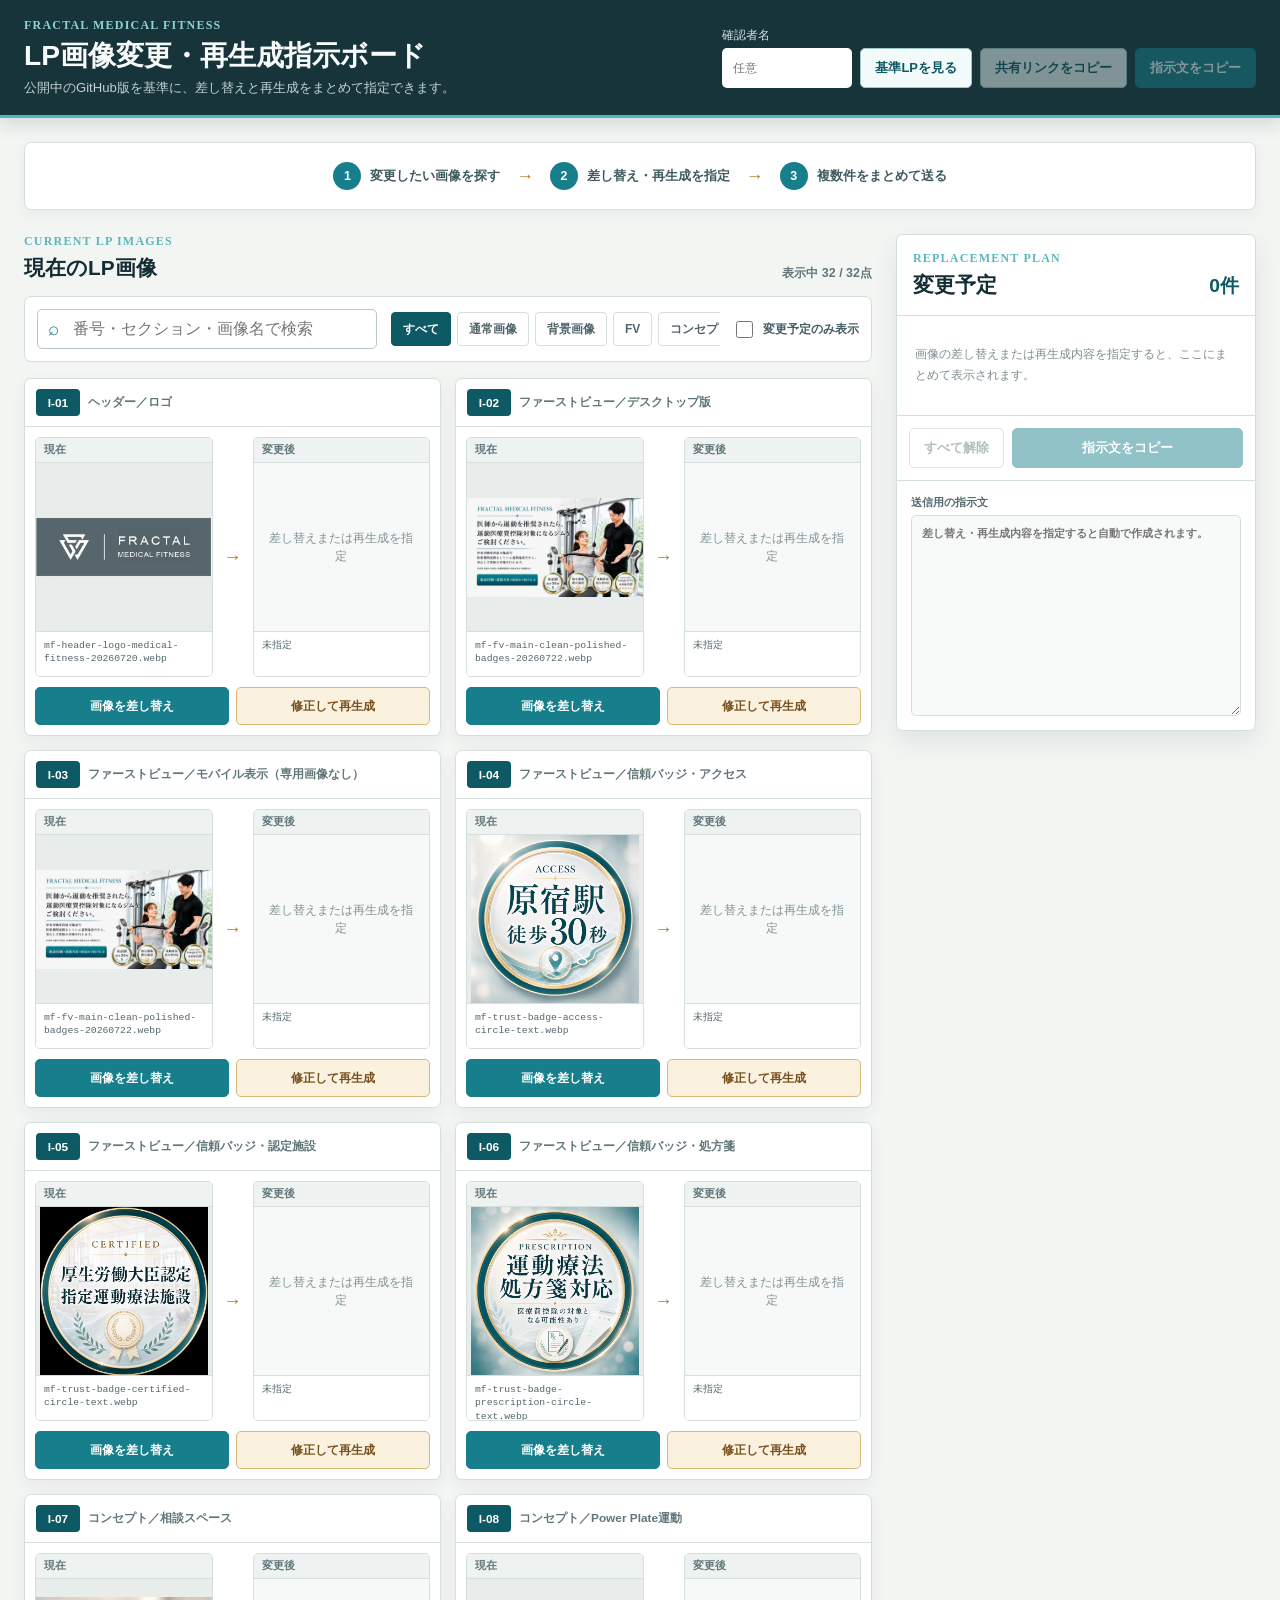
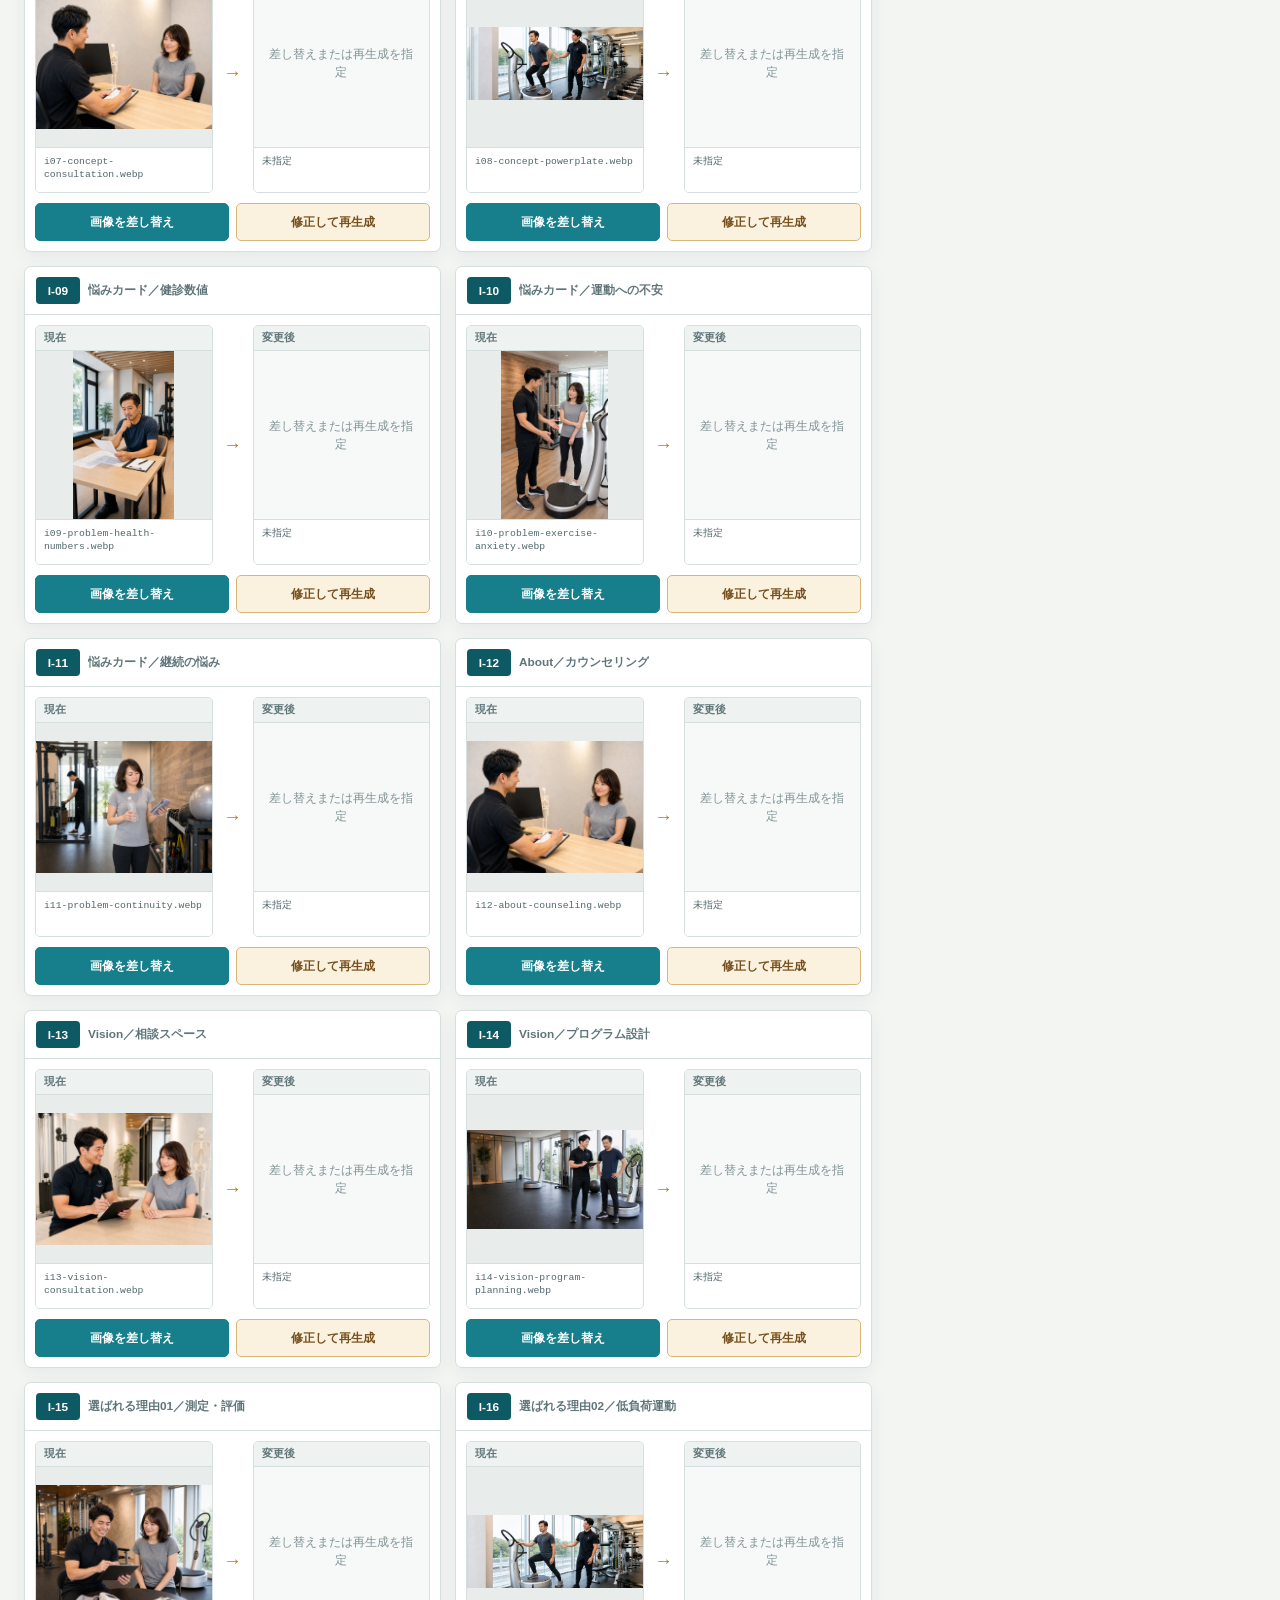
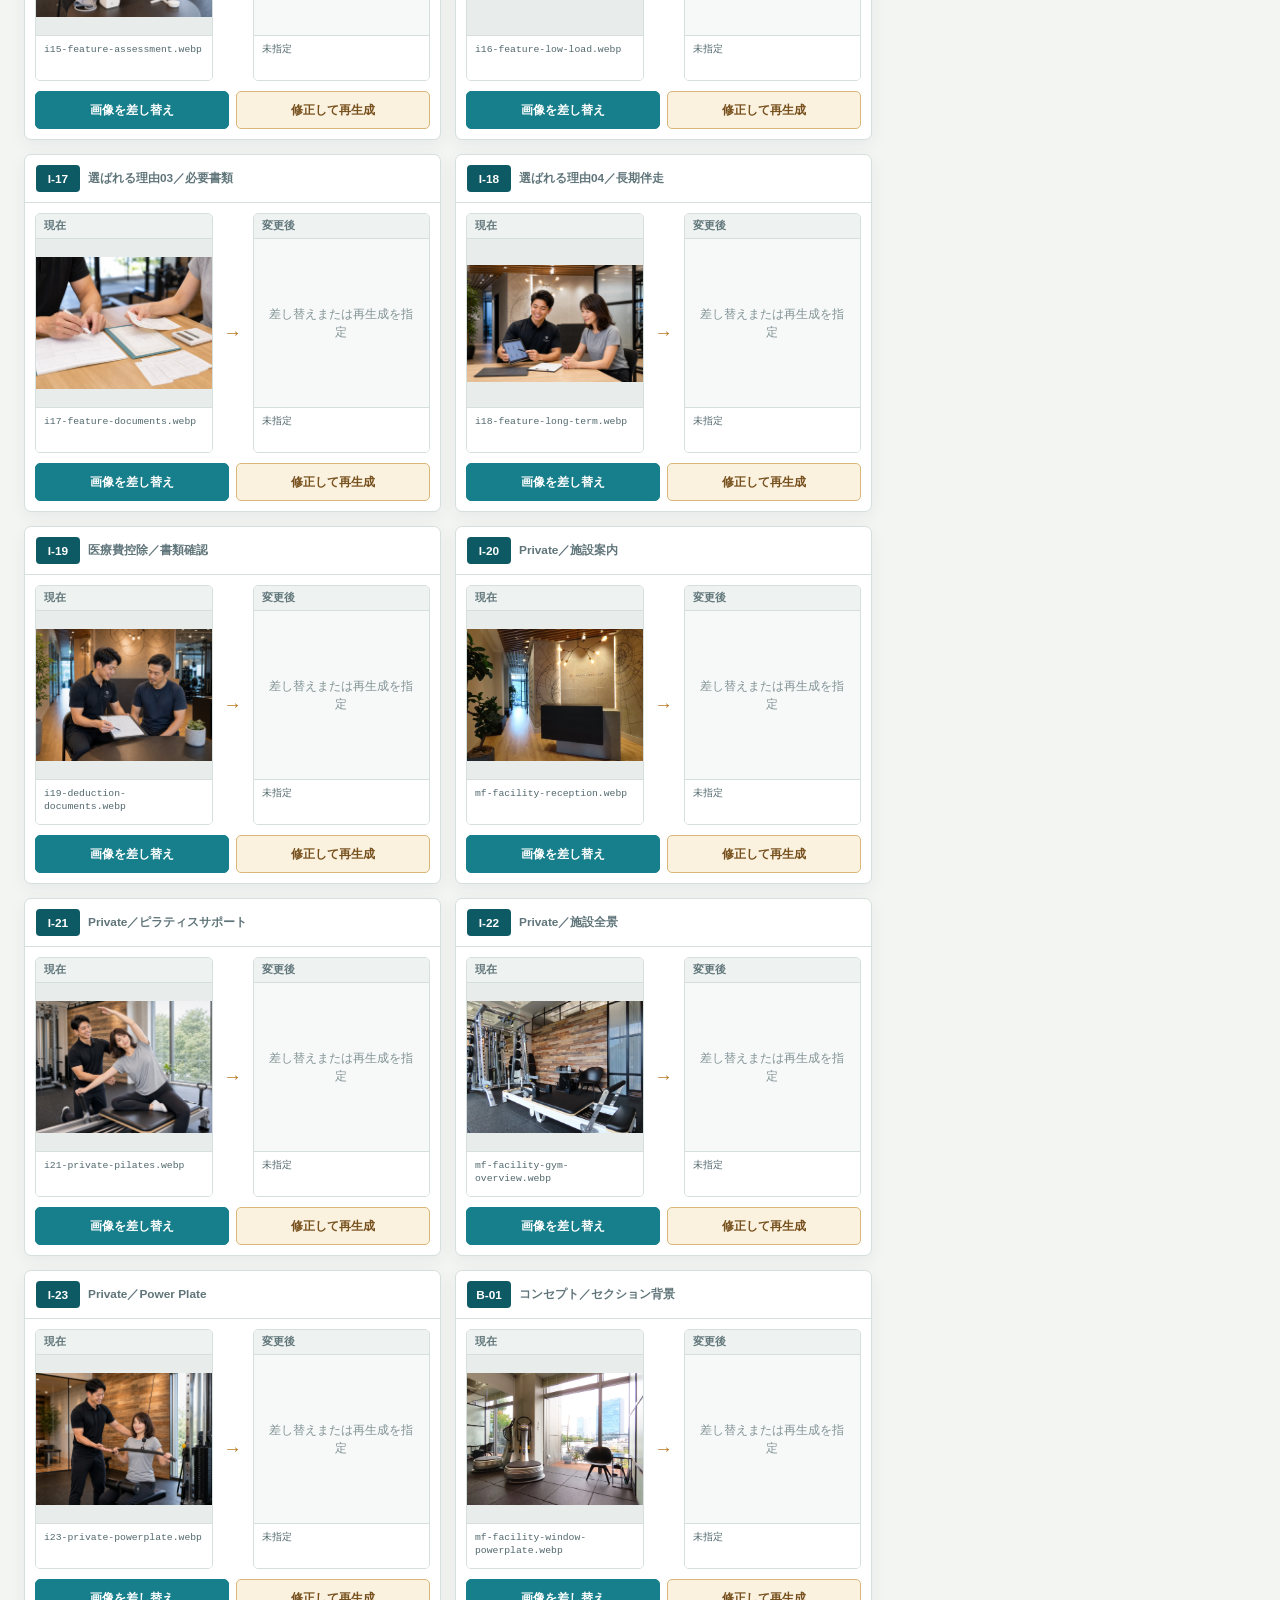
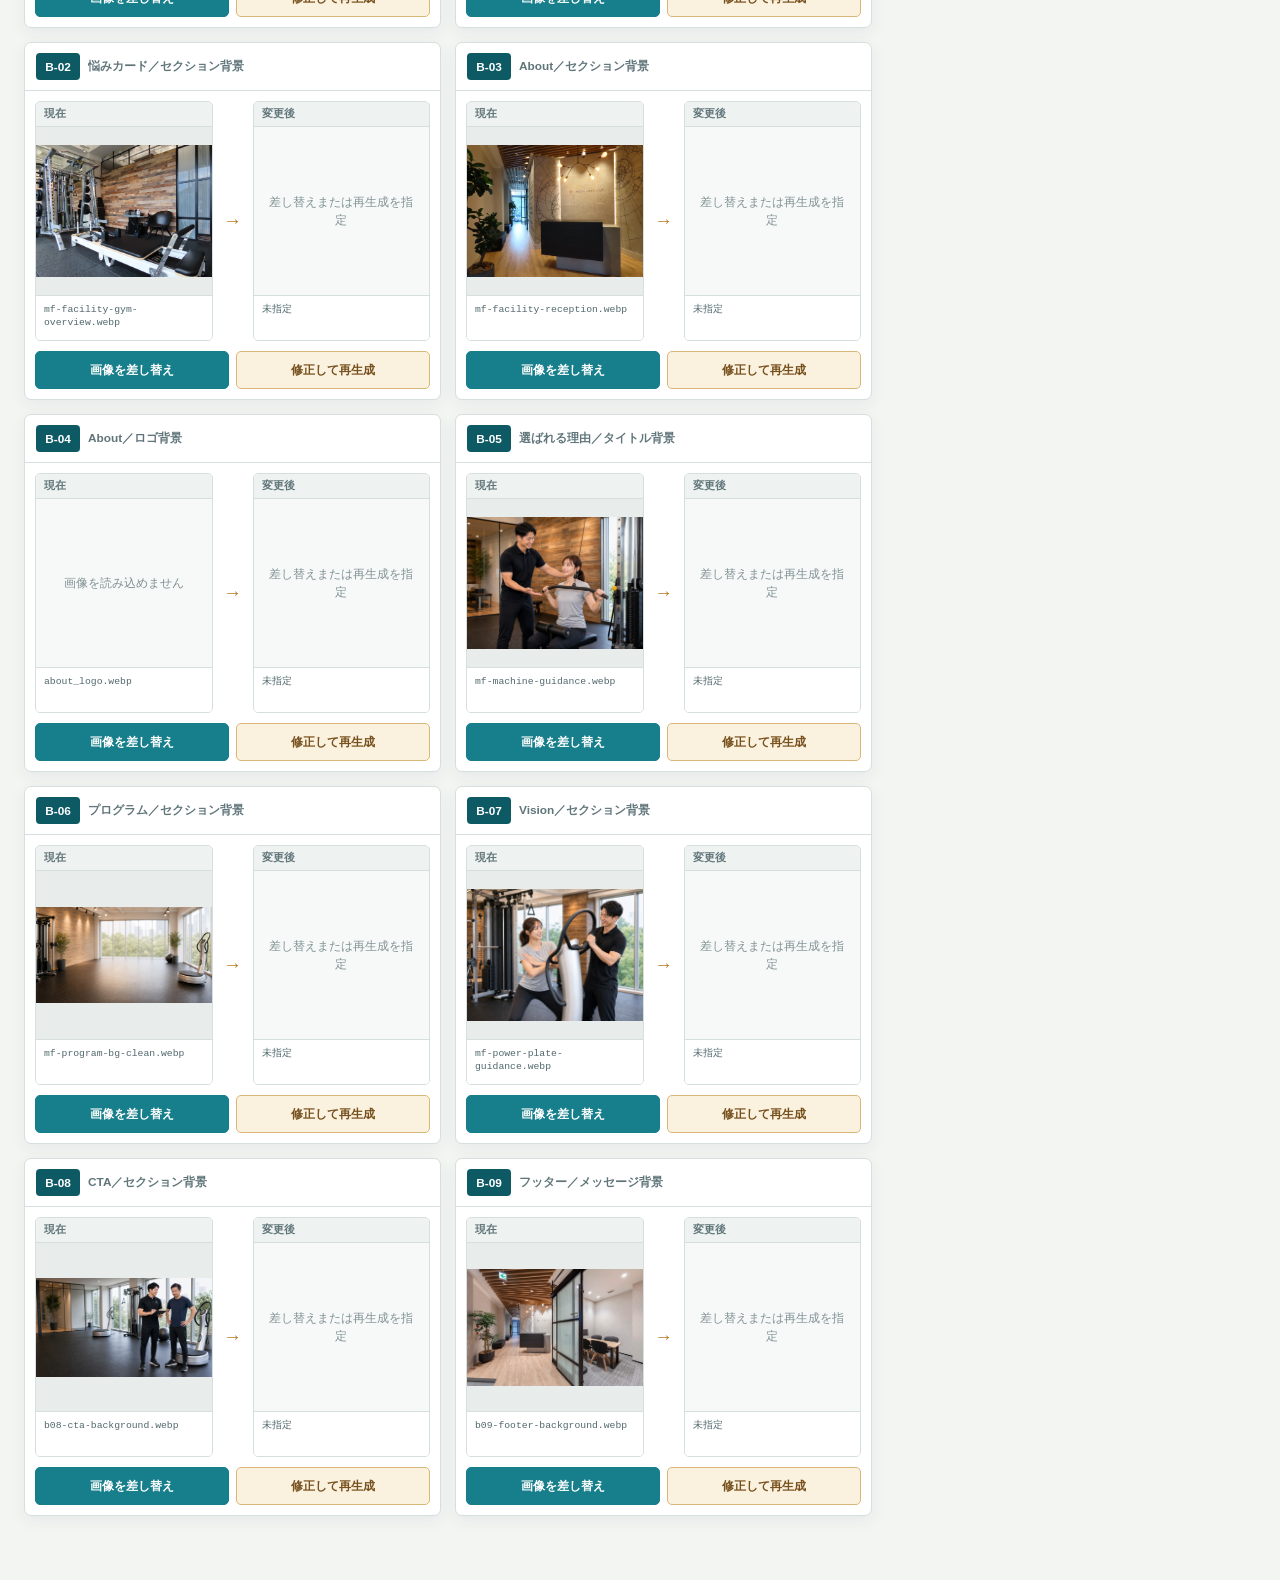
==== commit 0f43ae75: "Add image regeneration workflow to MF planner" ====
--- a/image-inventory.html
+++ b/image-inventory.html
@@ -4,8 +4,8 @@
     <meta charset="UTF-8">
     <meta name="viewport" content="width=device-width, initial-scale=1">
     <meta name="theme-color" content="#17343b">
-    <meta name="description" content="FRACTAL MEDICAL FITNESS LPの画像差し替え指示を、現在画像と変更後画像の組み合わせで作成できるボードです。">
-    <title>MF LP画像差し替え指示ボード</title>
+    <meta name="description" content="FRACTAL MEDICAL FITNESS LPの画像差し替えと再生成指示を、複数画像まとめて作成できるボードです。">
+    <title>MF LP画像変更・再生成指示ボード</title>
     <link rel="stylesheet" href="image-inventory.css">
     <script src="image-inventory.js" defer></script>
   </head>
@@ -13,15 +13,15 @@
     <header class="app-header">
       <div class="header-copy">
         <p class="eyebrow">FRACTAL MEDICAL FITNESS</p>
-        <h1>LP画像差し替え指示ボード</h1>
-        <p class="header-description">現在の画像を確認しながら、変更後の画像を選択できます。</p>
+        <h1>LP画像変更・再生成指示ボード</h1>
+        <p class="header-description">公開中のGitHub版を基準に、差し替えと再生成をまとめて指定できます。</p>
       </div>
       <div class="header-actions">
         <label class="reviewer-field" for="reviewerName">
           <span>確認者名</span>
           <input id="reviewerName" type="text" maxlength="30" placeholder="任意">
         </label>
-        <a class="button button-secondary" href="https://fractal-workout.com/medicalfitness/" target="_blank" rel="noreferrer">現在のLPを見る</a>
+        <a class="button button-secondary" href="https://kagami-fit.github.io/fractal-medical-fitness-lp/?v=20260831-selected-v1" target="_blank" rel="noreferrer">基準LPを見る</a>
         <button id="copyShareLink" class="button button-secondary" type="button" disabled>共有リンクをコピー</button>
         <button id="copyInstructions" class="button button-primary" type="button" disabled>指示文をコピー</button>
       </div>
@@ -36,12 +36,12 @@
         <span class="workflow-arrow" aria-hidden="true">→</span>
         <div class="workflow-step">
           <span class="step-number">2</span>
-          <span>変更後の画像を選ぶ</span>
+          <span>差し替え・再生成を指定</span>
         </div>
         <span class="workflow-arrow" aria-hidden="true">→</span>
         <div class="workflow-step">
           <span class="step-number">3</span>
-          <span>指示文をコピーして送る</span>
+          <span>複数件をまとめて送る</span>
         </div>
       </section>
 
@@ -81,7 +81,7 @@
             <strong id="changeCount" class="change-count">0件</strong>
           </div>
           <div id="planList" class="plan-list">
-            <p class="empty-plan">変更後の画像を選ぶと、ここに差し替え内容がまとまります。</p>
+            <p class="empty-plan">画像の差し替えまたは再生成内容を指定すると、ここにまとめて表示されます。</p>
           </div>
           <div class="plan-actions">
             <button id="clearPlan" class="button button-quiet" type="button" disabled>すべて解除</button>
@@ -89,7 +89,7 @@
           </div>
           <label class="instruction-preview" for="instructionText">
             <span>送信用の指示文</span>
-            <textarea id="instructionText" rows="10" readonly placeholder="変更内容を選ぶと自動で作成されます。"></textarea>
+            <textarea id="instructionText" rows="10" readonly placeholder="差し替え・再生成内容を指定すると自動で作成されます。"></textarea>
           </label>
         </aside>
       </div>
@@ -99,41 +99,88 @@
       <div class="picker-shell">
         <header class="picker-header">
           <div>
-            <p class="section-kicker">SELECT REPLACEMENT</p>
-            <h2 id="pickerTitle">変更後の画像を選択</h2>
+            <p class="section-kicker">IMAGE CHANGE</p>
+            <h2 id="pickerTitle">画像の変更方法を選択</h2>
             <p id="pickerTarget" class="picker-target"></p>
           </div>
           <button id="closePicker" class="icon-button" type="button" aria-label="閉じる" title="閉じる">×</button>
         </header>
 
-        <div class="picker-toolbar">
-          <label class="search-field picker-search" for="candidateSearch">
-            <span class="search-symbol" aria-hidden="true">⌕</span>
-            <span class="sr-only">変更後の画像を検索</span>
-            <input id="candidateSearch" type="search" placeholder="候補画像を検索">
-          </label>
-          <div id="candidateFilters" class="filter-tabs" role="tablist" aria-label="候補画像の絞り込み"></div>
-          <a class="all-assets-link" href="mf-image-selection-board-20260829/" target="_blank">全98点の候補一覧を見る →</a>
+        <div class="change-mode-tabs" role="tablist" aria-label="画像の変更方法">
+          <button class="change-mode-tab is-active" type="button" role="tab" aria-selected="true" data-picker-mode="replace">既存画像へ差し替え</button>
+          <button class="change-mode-tab" type="button" role="tab" aria-selected="false" data-picker-mode="regenerate">修正して再生成</button>
         </div>
 
-        <div id="candidateGrid" class="candidate-grid"></div>
-        <p id="noCandidateResults" class="empty-state" hidden>条件に一致する候補がありません。</p>
+        <section id="replacePanel" class="picker-panel picker-panel-replace">
+          <div class="picker-toolbar">
+            <label class="search-field picker-search" for="candidateSearch">
+              <span class="search-symbol" aria-hidden="true">⌕</span>
+              <span class="sr-only">変更後の画像を検索</span>
+              <input id="candidateSearch" type="search" placeholder="候補画像を検索">
+            </label>
+            <div id="candidateFilters" class="filter-tabs" role="tablist" aria-label="候補画像の絞り込み"></div>
+            <a class="all-assets-link" href="mf-image-selection-board-20260829/" target="_blank">全98点の候補一覧を見る</a>
+          </div>
 
-        <section class="custom-path-section" aria-labelledby="customPathTitle">
-          <div>
-            <h3 id="customPathTitle">別の画像を指定</h3>
-            <p>候補一覧にない画像は、ファイルパスまたはURLで指定できます。</p>
-          </div>
-          <div class="custom-path-fields">
-            <label for="customLabel">
-              <span>画像名</span>
-              <input id="customLabel" type="text" placeholder="例：Power Plate スクワット案03">
-            </label>
-            <label for="customPath">
-              <span>ファイルパスまたはURL</span>
-              <input id="customPath" type="text" placeholder="/Users/.../image.png または https://...">
-            </label>
-            <button id="applyCustomPath" class="button button-primary" type="button">この画像を指定</button>
+          <div id="candidateGrid" class="candidate-grid"></div>
+          <p id="noCandidateResults" class="empty-state" hidden>条件に一致する候補がありません。</p>
+
+          <section class="custom-path-section" aria-labelledby="customPathTitle">
+            <div>
+              <h3 id="customPathTitle">別の画像を指定</h3>
+              <p>候補一覧にない画像は、ファイルパスまたはURLで指定できます。</p>
+            </div>
+            <div class="custom-path-fields">
+              <label for="customLabel">
+                <span>画像名</span>
+                <input id="customLabel" type="text" placeholder="例：Power Plate スクワット案03">
+              </label>
+              <label for="customPath">
+                <span>ファイルパスまたはURL</span>
+                <input id="customPath" type="text" placeholder="/Users/.../image.png または https://...">
+              </label>
+              <button id="applyCustomPath" class="button button-primary" type="button">この画像を指定</button>
+            </div>
+          </section>
+        </section>
+
+        <section id="regeneratePanel" class="picker-panel regenerate-panel" hidden>
+          <div class="regenerate-layout">
+            <div class="regenerate-preview">
+              <span class="side-label">再生成の基準画像</span>
+              <img id="regeneratePreviewImage" src="" alt="">
+              <p id="regeneratePreviewPath" class="file-caption"></p>
+            </div>
+
+            <div class="regenerate-form">
+              <label class="regenerate-field" for="regenerateInstruction">
+                <span>どこをどう直したいか</span>
+                <textarea id="regenerateInstruction" rows="6" placeholder="例：人物は変えず、もう少し引きの画角にする。Power Plate全体とトレーナーの立ち位置が見えるようにする。"></textarea>
+              </label>
+
+              <fieldset class="preserve-fieldset">
+                <legend>変えない要素</legend>
+                <div id="preserveOptions" class="preserve-options"></div>
+              </fieldset>
+
+              <label class="from-scratch-toggle">
+                <input id="regenerateFromScratch" type="checkbox" checked>
+                <span>部分上書きではなく、画像全体を一から生成する</span>
+              </label>
+
+              <div class="base-path-box">
+                <div>
+                  <strong>別画像を基準にする場合</strong>
+                  <p>空欄なら、現在LPに表示されている画像を基準にします。</p>
+                </div>
+                <label class="regenerate-field" for="regenerateBasePath">
+                  <span>基準画像のファイルパスまたはURL</span>
+                  <input id="regenerateBasePath" type="text" placeholder="/Users/.../image.png または https://...">
+                </label>
+              </div>
+
+              <button id="applyRegenerate" class="button button-primary regenerate-submit" type="button">再生成指示に追加</button>
+            </div>
           </div>
         </section>
       </div>
--- a/image-inventory.css
+++ b/image-inventory.css
@@ -206,6 +206,8 @@
 .icon-button:focus-visible,
 .filter-tab:focus-visible,
 .select-replacement:focus-visible,
+.select-regenerate:focus-visible,
+.change-mode-tab:focus-visible,
 .candidate-card:focus-visible,
 input:focus-visible,
 textarea:focus-visible,
@@ -404,6 +406,11 @@
   box-shadow: 0 0 0 2px rgba(34, 144, 151, 0.12), var(--shadow);
 }
 
+.image-card.is-regenerate {
+  border-color: #d1a55e;
+  box-shadow: 0 0 0 2px rgba(183, 123, 38, 0.13), var(--shadow);
+}
+
 .card-heading {
   display: flex;
   align-items: center;
@@ -496,6 +503,33 @@
   height: 168px;
 }
 
+.planned-image-wrap {
+  position: relative;
+  width: 100%;
+  height: 168px;
+  overflow: hidden;
+}
+
+.planned-image-wrap img {
+  height: 100%;
+}
+
+.regenerate-mark {
+  position: absolute;
+  top: 8px;
+  right: 8px;
+  display: inline-flex;
+  align-items: center;
+  min-height: 24px;
+  padding: 0 7px;
+  color: #ffffff;
+  background: rgba(142, 88, 22, 0.92);
+  border: 1px solid rgba(255, 255, 255, 0.58);
+  border-radius: 4px;
+  font-size: 0.64rem;
+  font-weight: 800;
+}
+
 .image-side img {
   object-fit: contain;
   background: #e8edeb;
@@ -513,7 +547,7 @@
 }
 
 .file-caption {
-  min-height: 45px;
+  height: 45px;
   margin: 0;
   padding: 7px 8px;
   color: #52686d;
@@ -522,6 +556,7 @@
   font-family: ui-monospace, SFMono-Regular, Menlo, Monaco, Consolas, monospace;
   font-size: 0.61rem;
   line-height: 1.35;
+  overflow: hidden;
   overflow-wrap: anywhere;
 }
 
@@ -539,7 +574,8 @@
   padding: 0 10px 10px;
 }
 
-.select-replacement {
+.select-replacement,
+.select-regenerate {
   min-height: 38px;
   flex: 1 1 auto;
   padding: 0 12px;
@@ -553,6 +589,18 @@
 
 .select-replacement:hover {
   background: var(--teal-dark);
+}
+
+.select-regenerate {
+  color: #76501d;
+  background: var(--gold-soft);
+  border-color: #d8b778;
+}
+
+.select-regenerate:hover {
+  color: #ffffff;
+  background: #9a6926;
+  border-color: #9a6926;
 }
 
 .remove-replacement {
@@ -722,7 +770,7 @@
 
 .picker-shell {
   display: grid;
-  grid-template-rows: auto auto minmax(0, 1fr) auto;
+  grid-template-rows: auto auto minmax(0, 1fr);
   height: 100%;
 }
 
@@ -755,6 +803,45 @@
   font-size: 1.35rem;
 }
 
+.change-mode-tabs {
+  display: grid;
+  grid-template-columns: repeat(2, minmax(0, 240px));
+  gap: 6px;
+  padding: 10px 20px;
+  background: #ffffff;
+  border-bottom: 1px solid var(--line);
+}
+
+.change-mode-tab {
+  min-height: 38px;
+  padding: 0 14px;
+  color: #466067;
+  background: #eef3f2;
+  border: 1px solid var(--line);
+  border-radius: 5px;
+  font-size: 0.76rem;
+  font-weight: 800;
+}
+
+.change-mode-tab.is-active {
+  color: #ffffff;
+  background: var(--teal-dark);
+  border-color: var(--teal-dark);
+}
+
+.picker-panel {
+  min-height: 0;
+}
+
+.picker-panel-replace {
+  display: grid;
+  grid-template-rows: auto minmax(0, 1fr) auto;
+}
+
+.picker-panel[hidden] {
+  display: none;
+}
+
 .picker-toolbar {
   display: grid;
   grid-template-columns: minmax(200px, 320px) minmax(0, 1fr) auto;
@@ -895,6 +982,149 @@
   color: #52686d;
   font-size: 0.66rem;
   font-weight: 700;
+}
+
+.regenerate-panel {
+  overflow-y: auto;
+  padding: 20px;
+}
+
+.regenerate-layout {
+  display: grid;
+  grid-template-columns: minmax(260px, 380px) minmax(0, 1fr);
+  align-items: start;
+  gap: 20px;
+}
+
+.regenerate-preview {
+  position: sticky;
+  top: 0;
+  overflow: hidden;
+  background: #ffffff;
+  border: 1px solid var(--line);
+  border-radius: 6px;
+}
+
+.regenerate-preview img {
+  width: 100%;
+  height: 360px;
+  object-fit: contain;
+  background: #e8edeb;
+}
+
+.regenerate-preview .file-caption {
+  height: auto;
+  min-height: 48px;
+}
+
+.regenerate-form {
+  display: grid;
+  gap: 16px;
+  padding: 18px;
+  background: #ffffff;
+  border: 1px solid var(--line);
+  border-radius: 6px;
+}
+
+.regenerate-field {
+  display: grid;
+  gap: 6px;
+  color: #435e64;
+  font-size: 0.72rem;
+  font-weight: 800;
+}
+
+.regenerate-field textarea,
+.regenerate-field input {
+  width: 100%;
+  padding: 11px 12px;
+  color: var(--ink);
+  background: #f8faf9;
+  border: 1px solid var(--line-strong);
+  border-radius: 5px;
+  outline: none;
+}
+
+.regenerate-field textarea {
+  min-height: 154px;
+  resize: vertical;
+  line-height: 1.65;
+}
+
+.preserve-fieldset {
+  margin: 0;
+  padding: 12px;
+  border: 1px solid var(--line);
+  border-radius: 6px;
+}
+
+.preserve-fieldset legend {
+  padding: 0 5px;
+  color: #435e64;
+  font-size: 0.72rem;
+  font-weight: 800;
+}
+
+.preserve-options {
+  display: grid;
+  grid-template-columns: repeat(2, minmax(0, 1fr));
+  gap: 8px;
+}
+
+.preserve-option,
+.from-scratch-toggle {
+  display: flex;
+  align-items: center;
+  gap: 8px;
+  min-height: 39px;
+  padding: 8px 10px;
+  color: #3d585e;
+  background: #f2f6f5;
+  border: 1px solid #dae4e2;
+  border-radius: 5px;
+  font-size: 0.73rem;
+  font-weight: 700;
+}
+
+.preserve-option input,
+.from-scratch-toggle input {
+  width: 17px;
+  height: 17px;
+  flex: 0 0 auto;
+  accent-color: var(--teal);
+}
+
+.from-scratch-toggle {
+  color: #674a22;
+  background: var(--gold-soft);
+  border-color: #e2c68f;
+}
+
+.base-path-box {
+  display: grid;
+  grid-template-columns: minmax(160px, 0.65fr) minmax(0, 1.35fr);
+  align-items: end;
+  gap: 14px;
+  padding: 13px;
+  background: #f5f8f7;
+  border: 1px solid var(--line);
+  border-radius: 6px;
+}
+
+.base-path-box strong {
+  font-size: 0.78rem;
+}
+
+.base-path-box p {
+  margin: 5px 0 0;
+  color: var(--muted);
+  font-size: 0.67rem;
+  line-height: 1.55;
+}
+
+.regenerate-submit {
+  justify-self: end;
+  min-width: 190px;
 }
 
 .toast {
@@ -1007,7 +1237,8 @@
   }
 
   .image-side img,
-  .replacement-empty {
+  .replacement-empty,
+  .planned-image-wrap {
     height: 145px;
   }
 
@@ -1019,11 +1250,17 @@
   }
 
   .picker-header,
+  .change-mode-tabs,
   .picker-toolbar,
   .candidate-grid,
-  .custom-path-section {
+  .custom-path-section,
+  .regenerate-panel {
     padding-left: 12px;
     padding-right: 12px;
+  }
+
+  .change-mode-tabs {
+    grid-template-columns: repeat(2, minmax(0, 1fr));
   }
 
   .candidate-grid {
@@ -1047,6 +1284,23 @@
   .custom-path-section {
     max-height: 46dvh;
     overflow-y: auto;
+  }
+
+  .regenerate-layout,
+  .base-path-box {
+    grid-template-columns: 1fr;
+  }
+
+  .regenerate-preview {
+    position: static;
+  }
+
+  .regenerate-preview img {
+    height: 270px;
+  }
+
+  .regenerate-submit {
+    width: 100%;
   }
 }
 
@@ -1066,8 +1320,24 @@
   }
 
   .image-side img,
-  .replacement-empty {
+  .replacement-empty,
+  .planned-image-wrap {
     height: 126px;
+  }
+
+  .card-actions {
+    flex-wrap: wrap;
+  }
+
+  .select-replacement,
+  .select-regenerate {
+    flex-basis: calc(50% - 4px);
+    padding-inline: 8px;
+    font-size: 0.7rem;
+  }
+
+  .preserve-options {
+    grid-template-columns: 1fr;
   }
 
   .candidate-grid {
